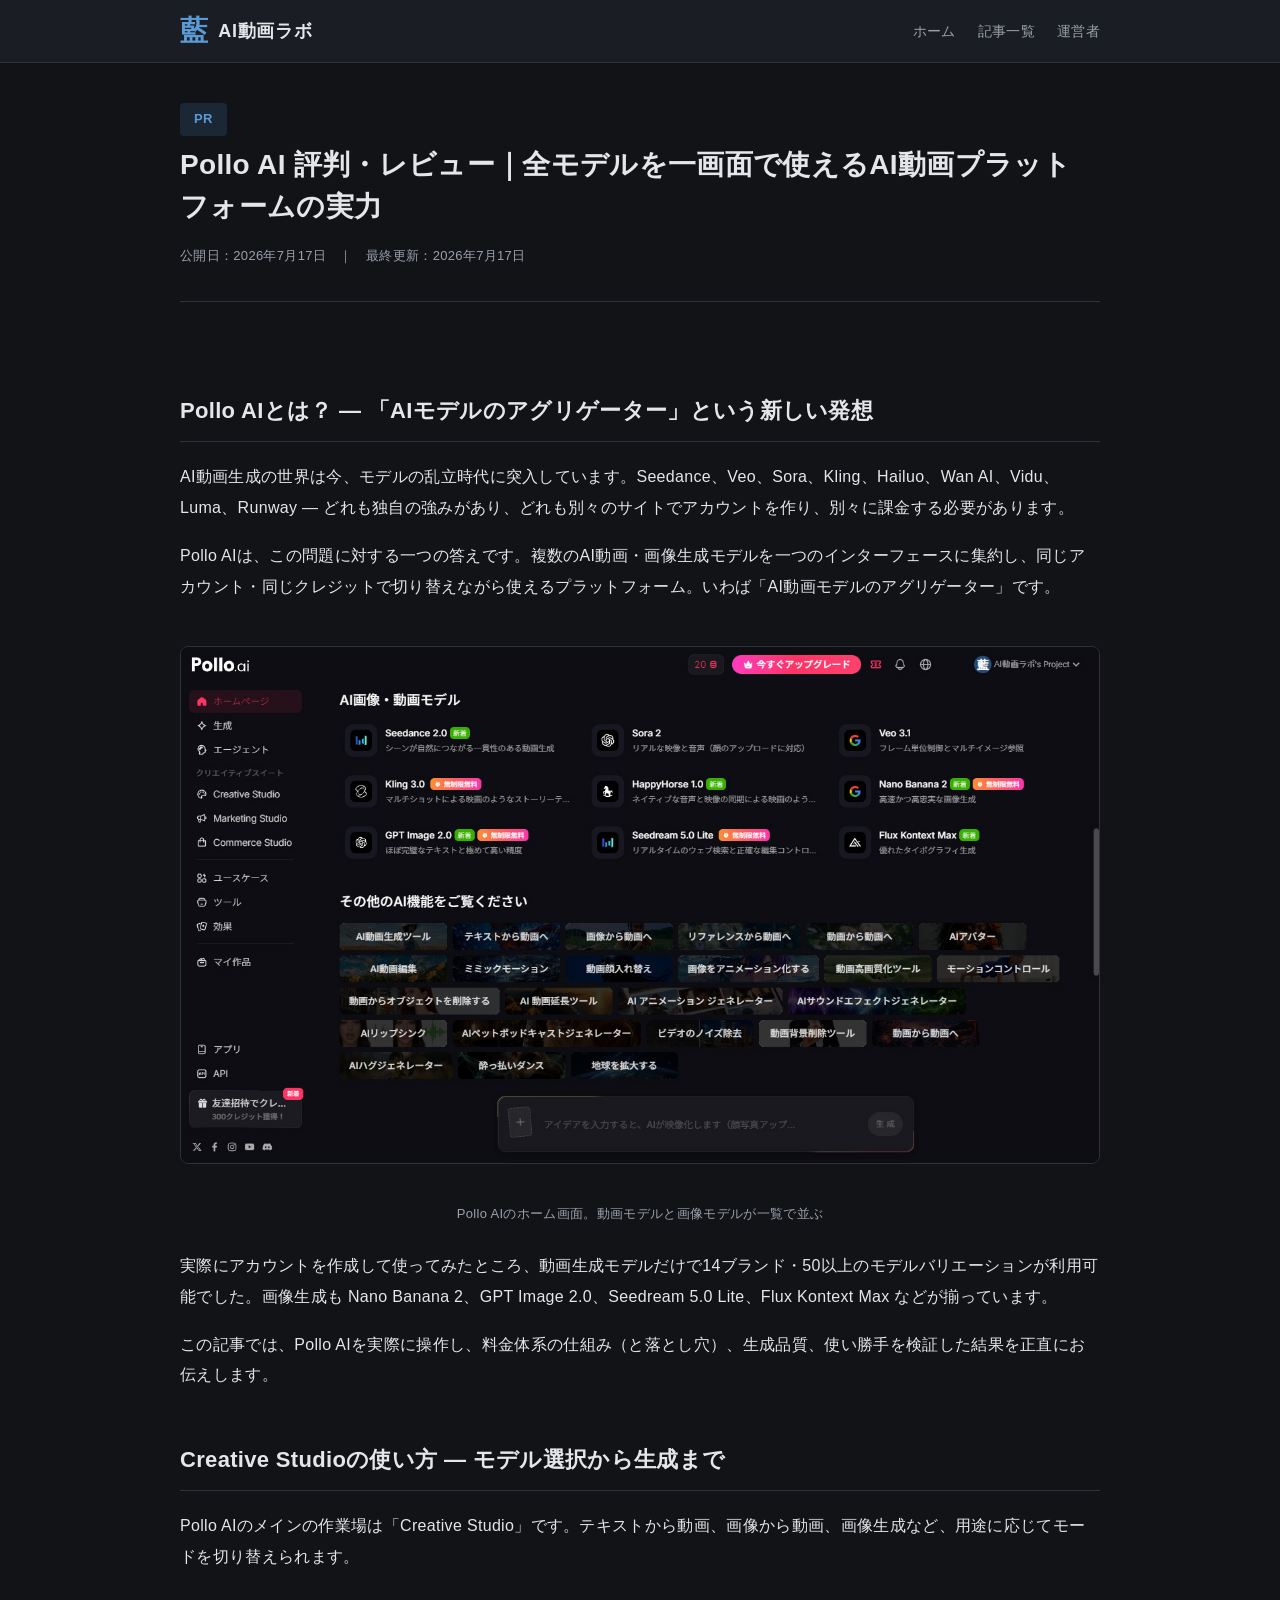
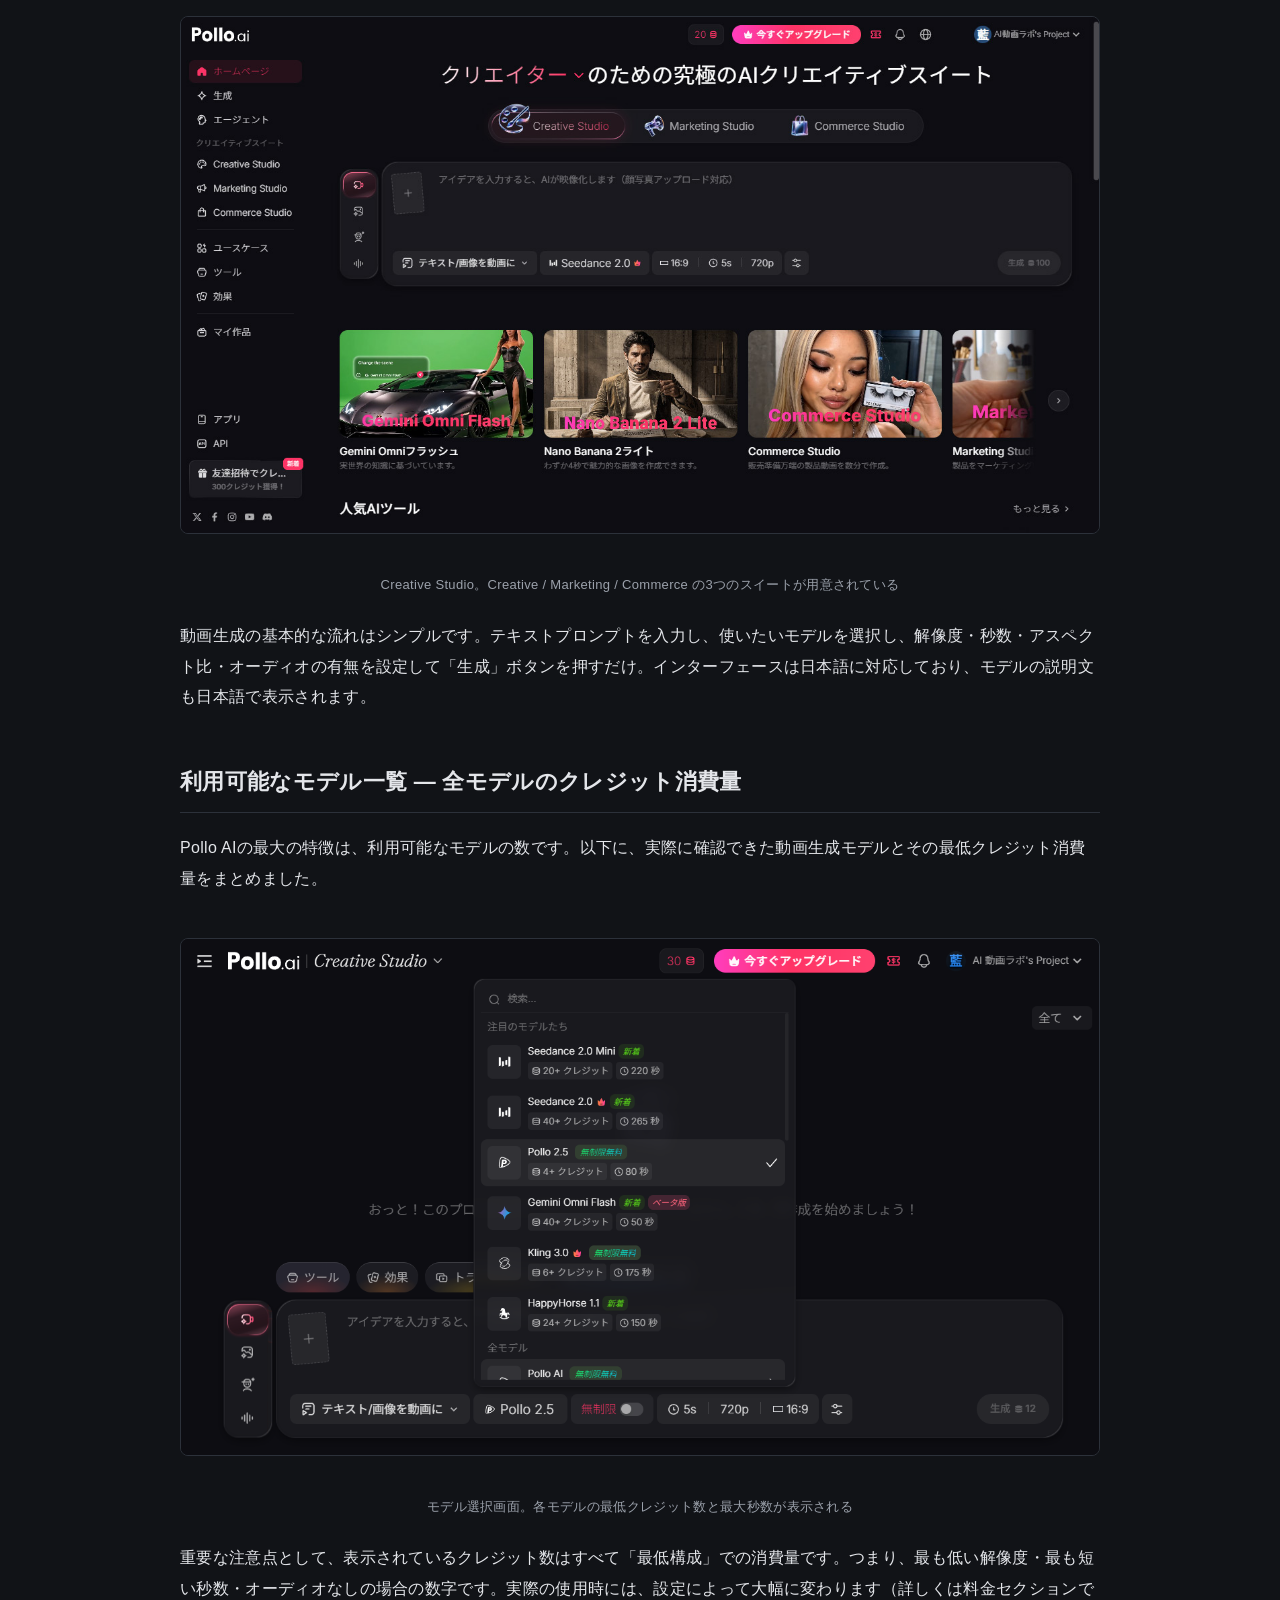
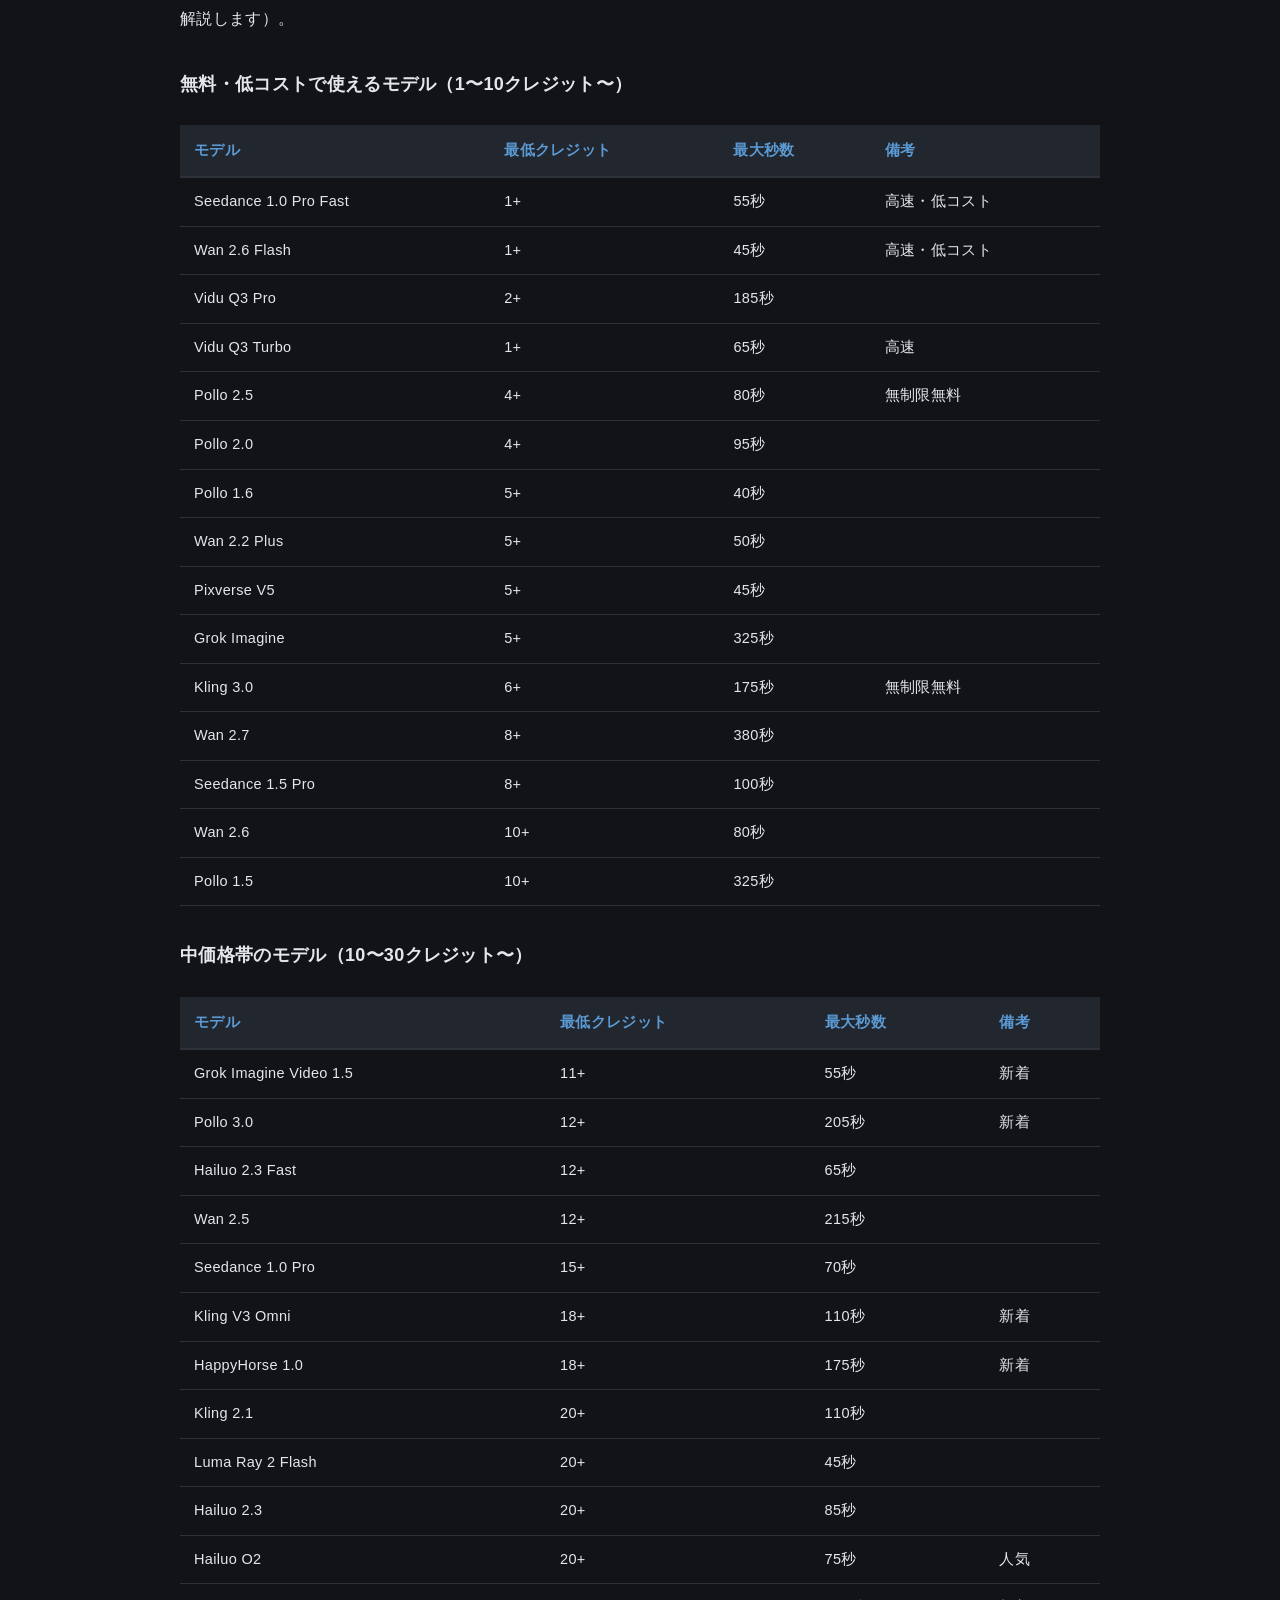
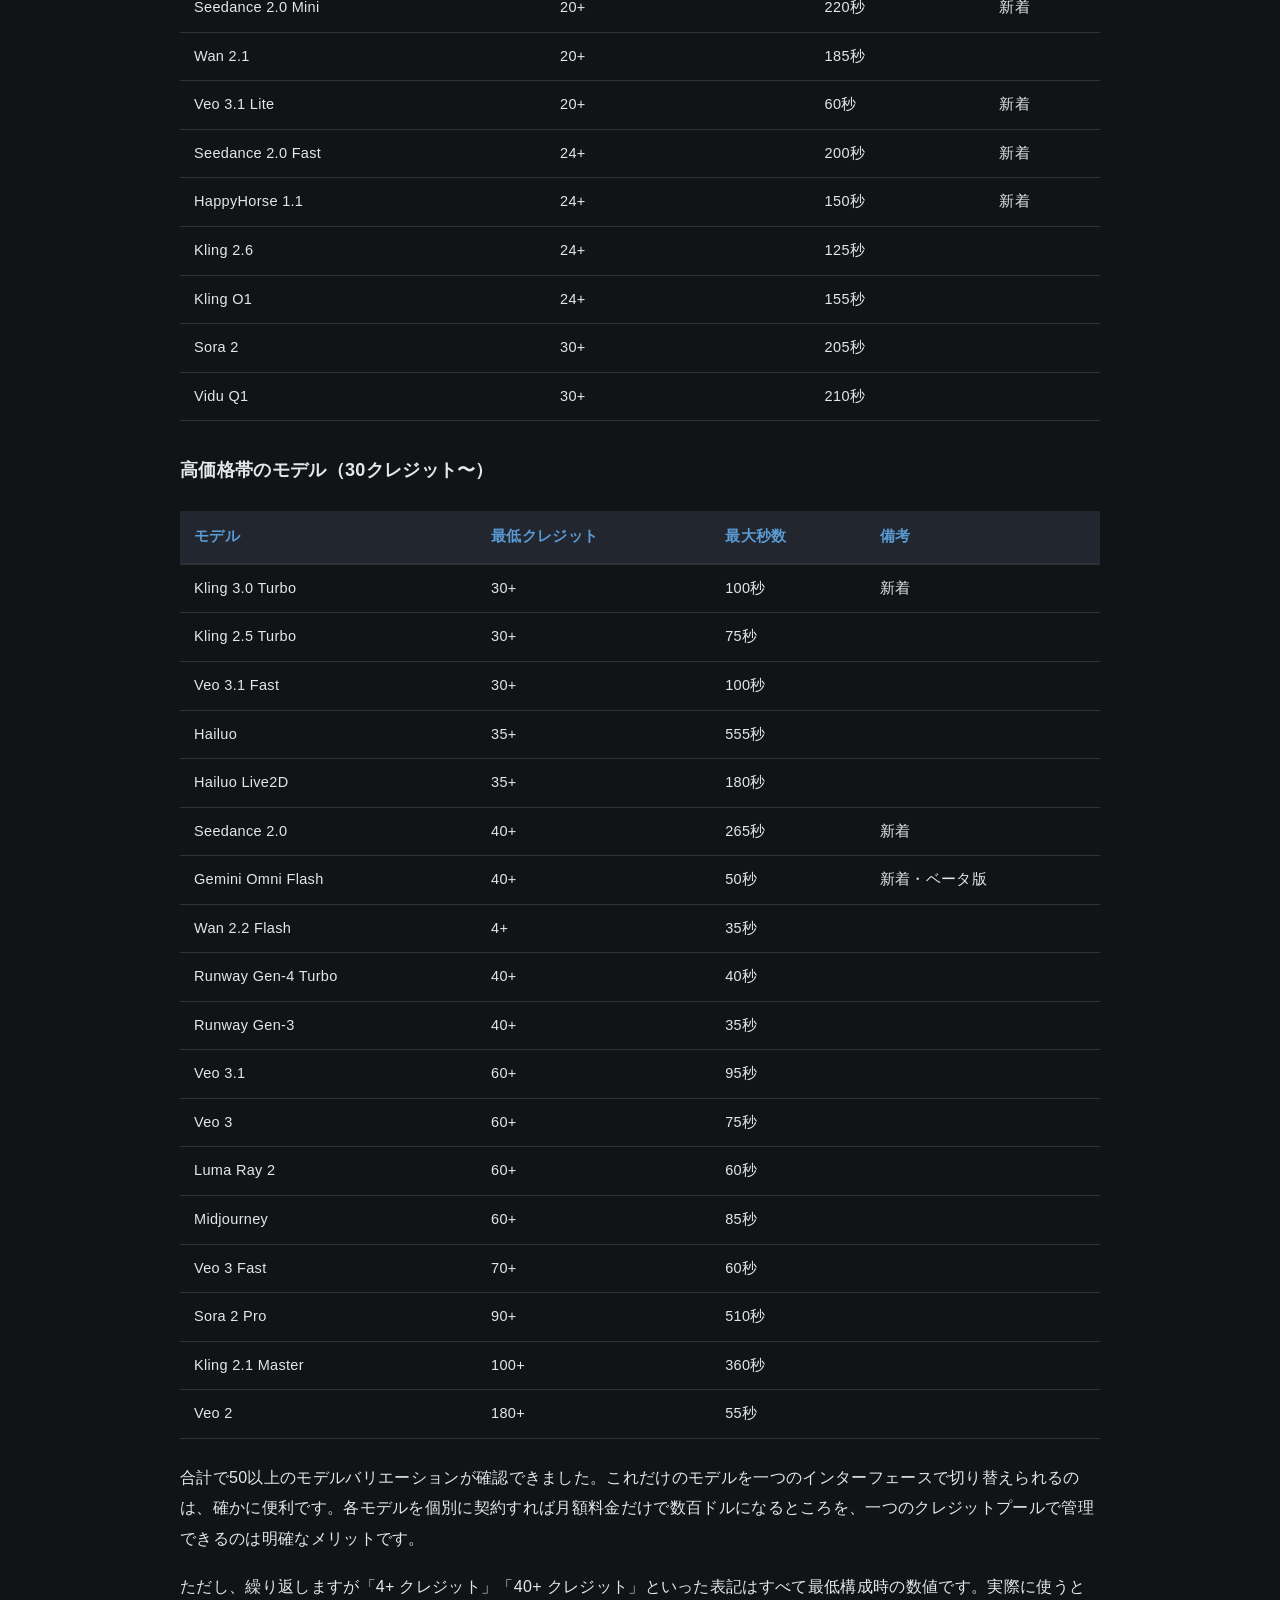
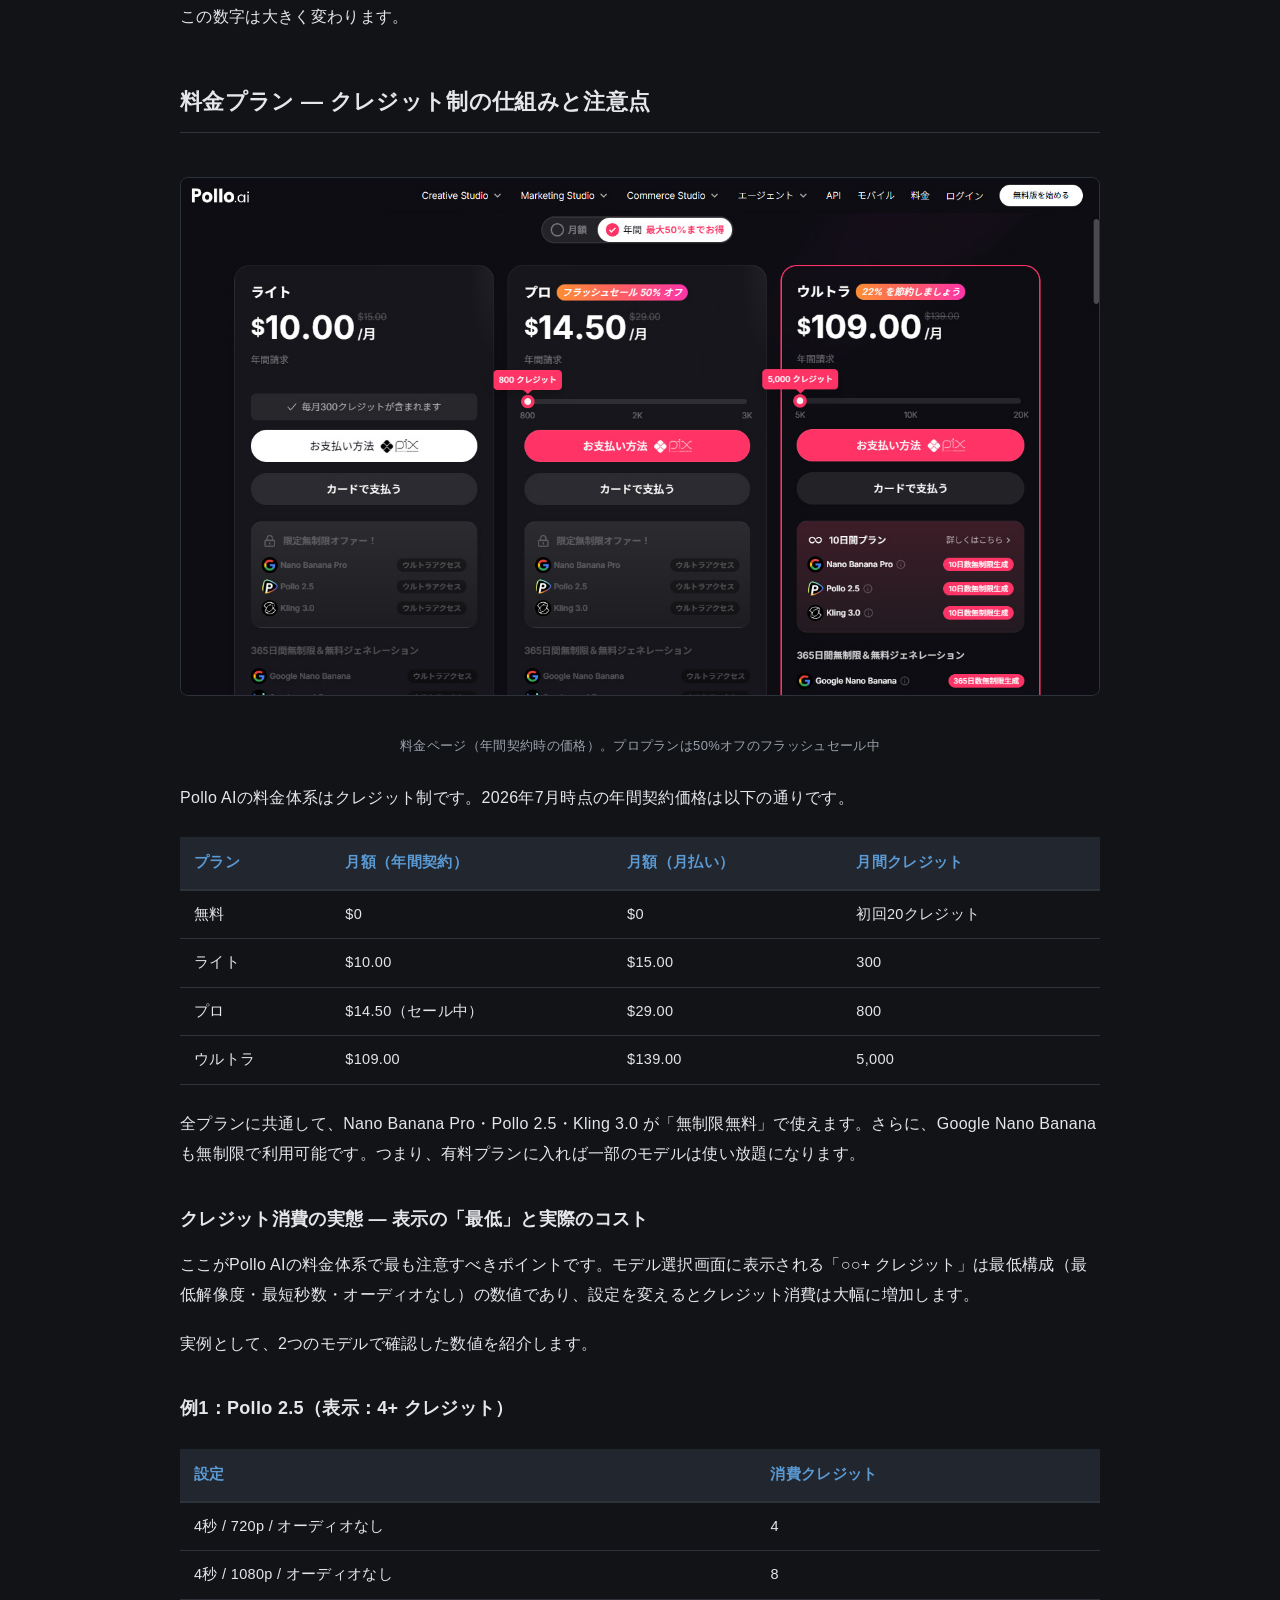
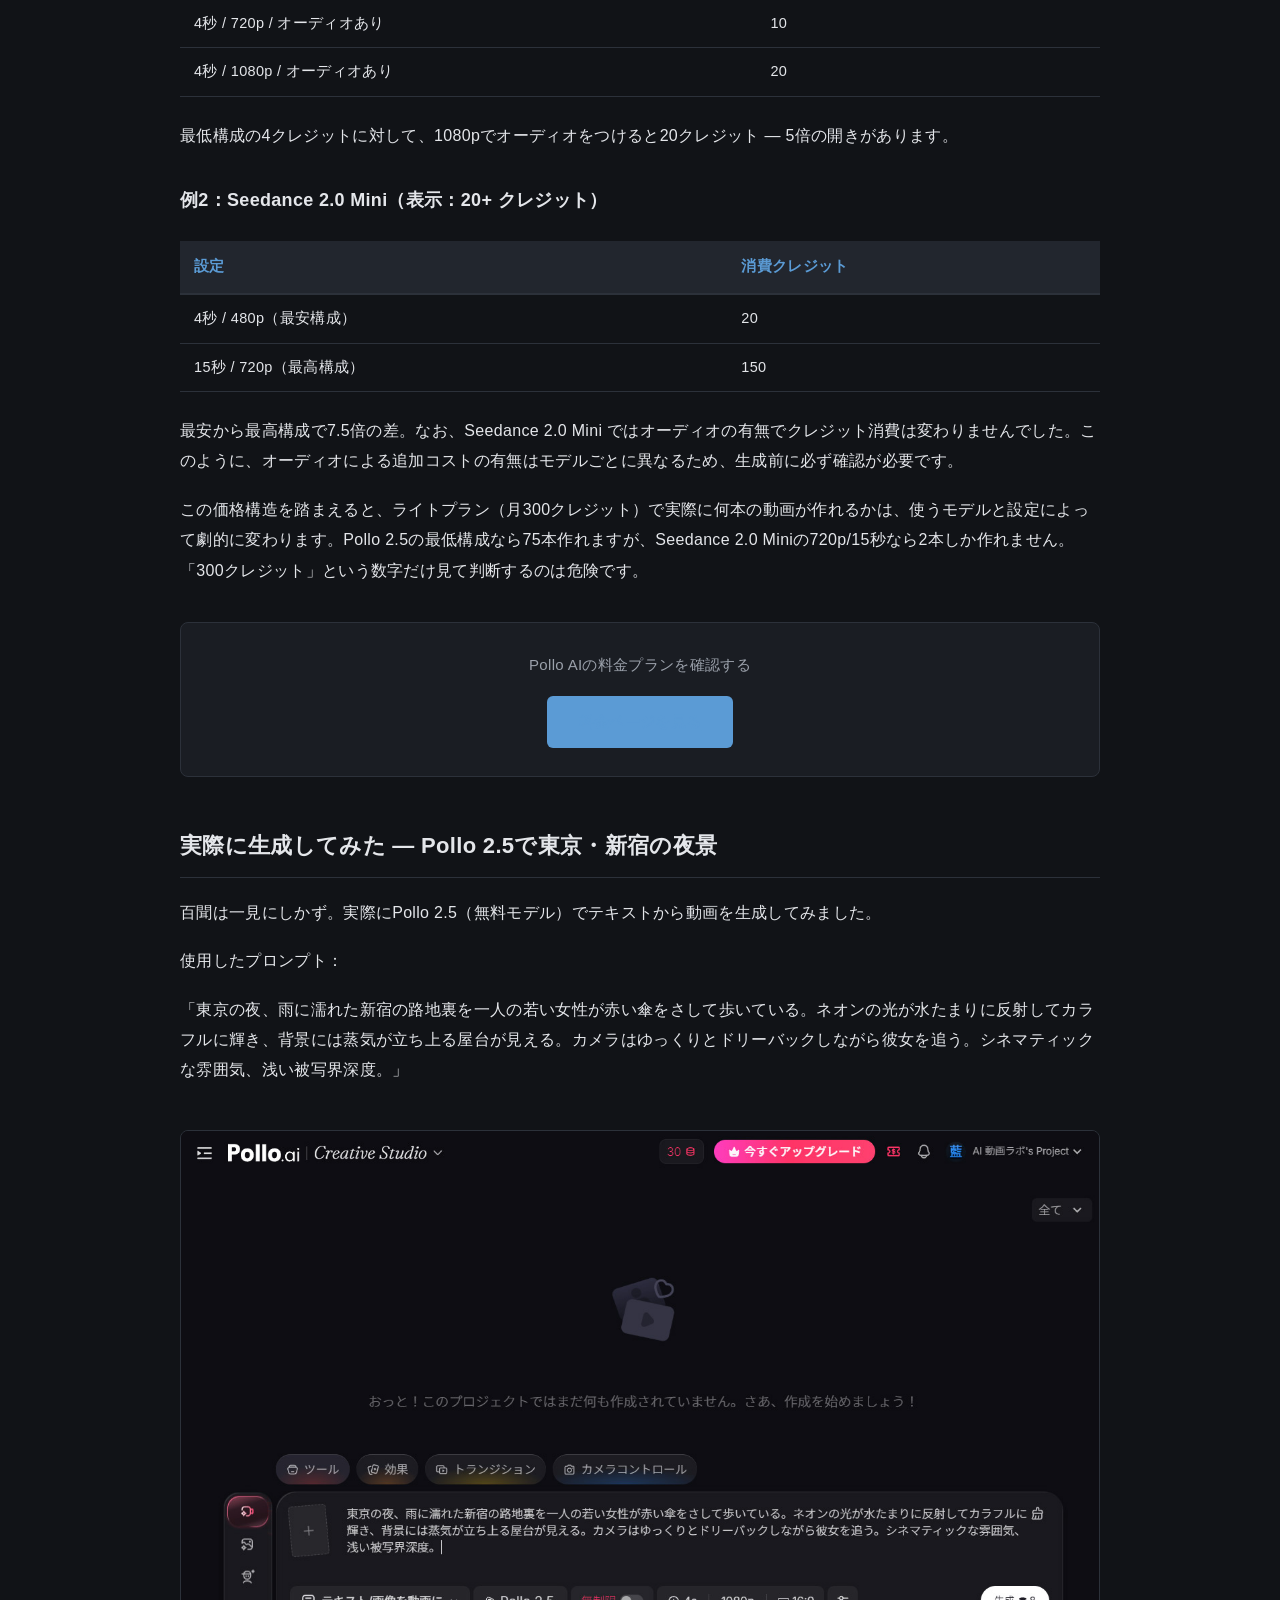
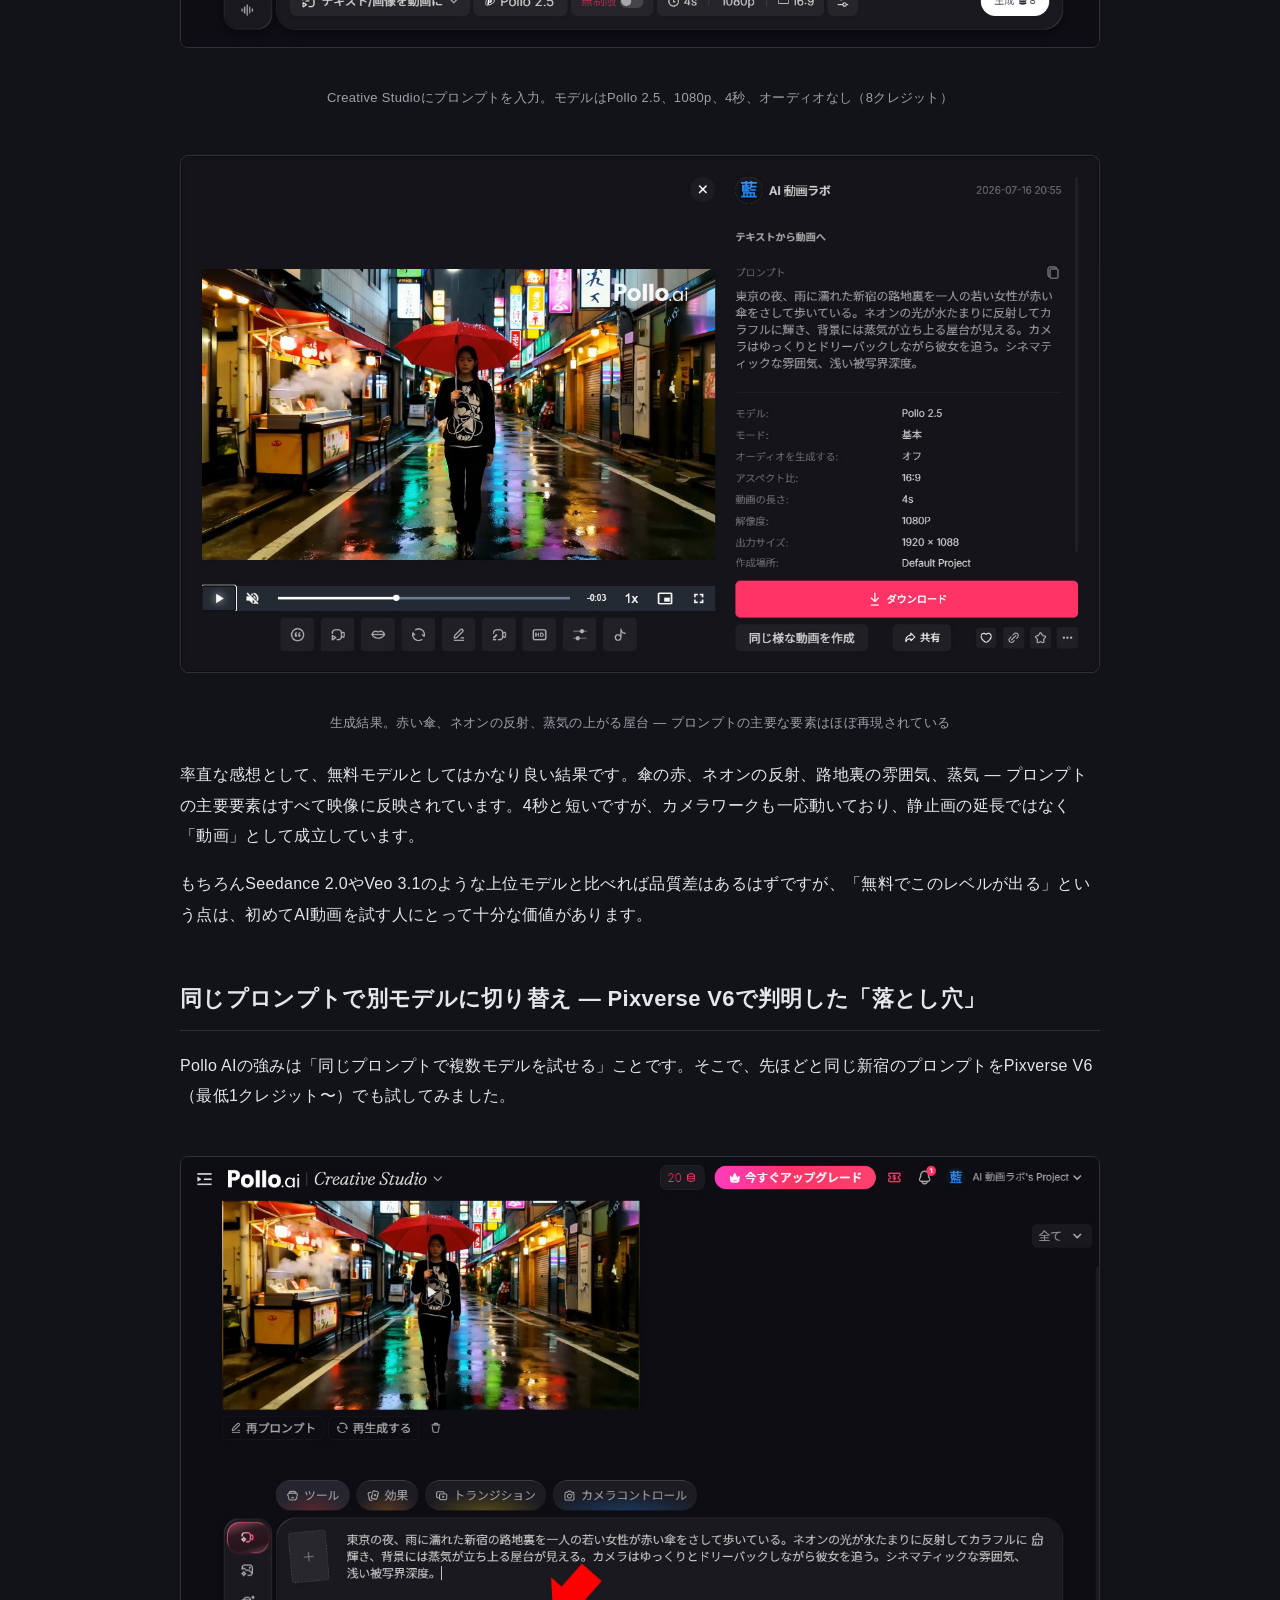
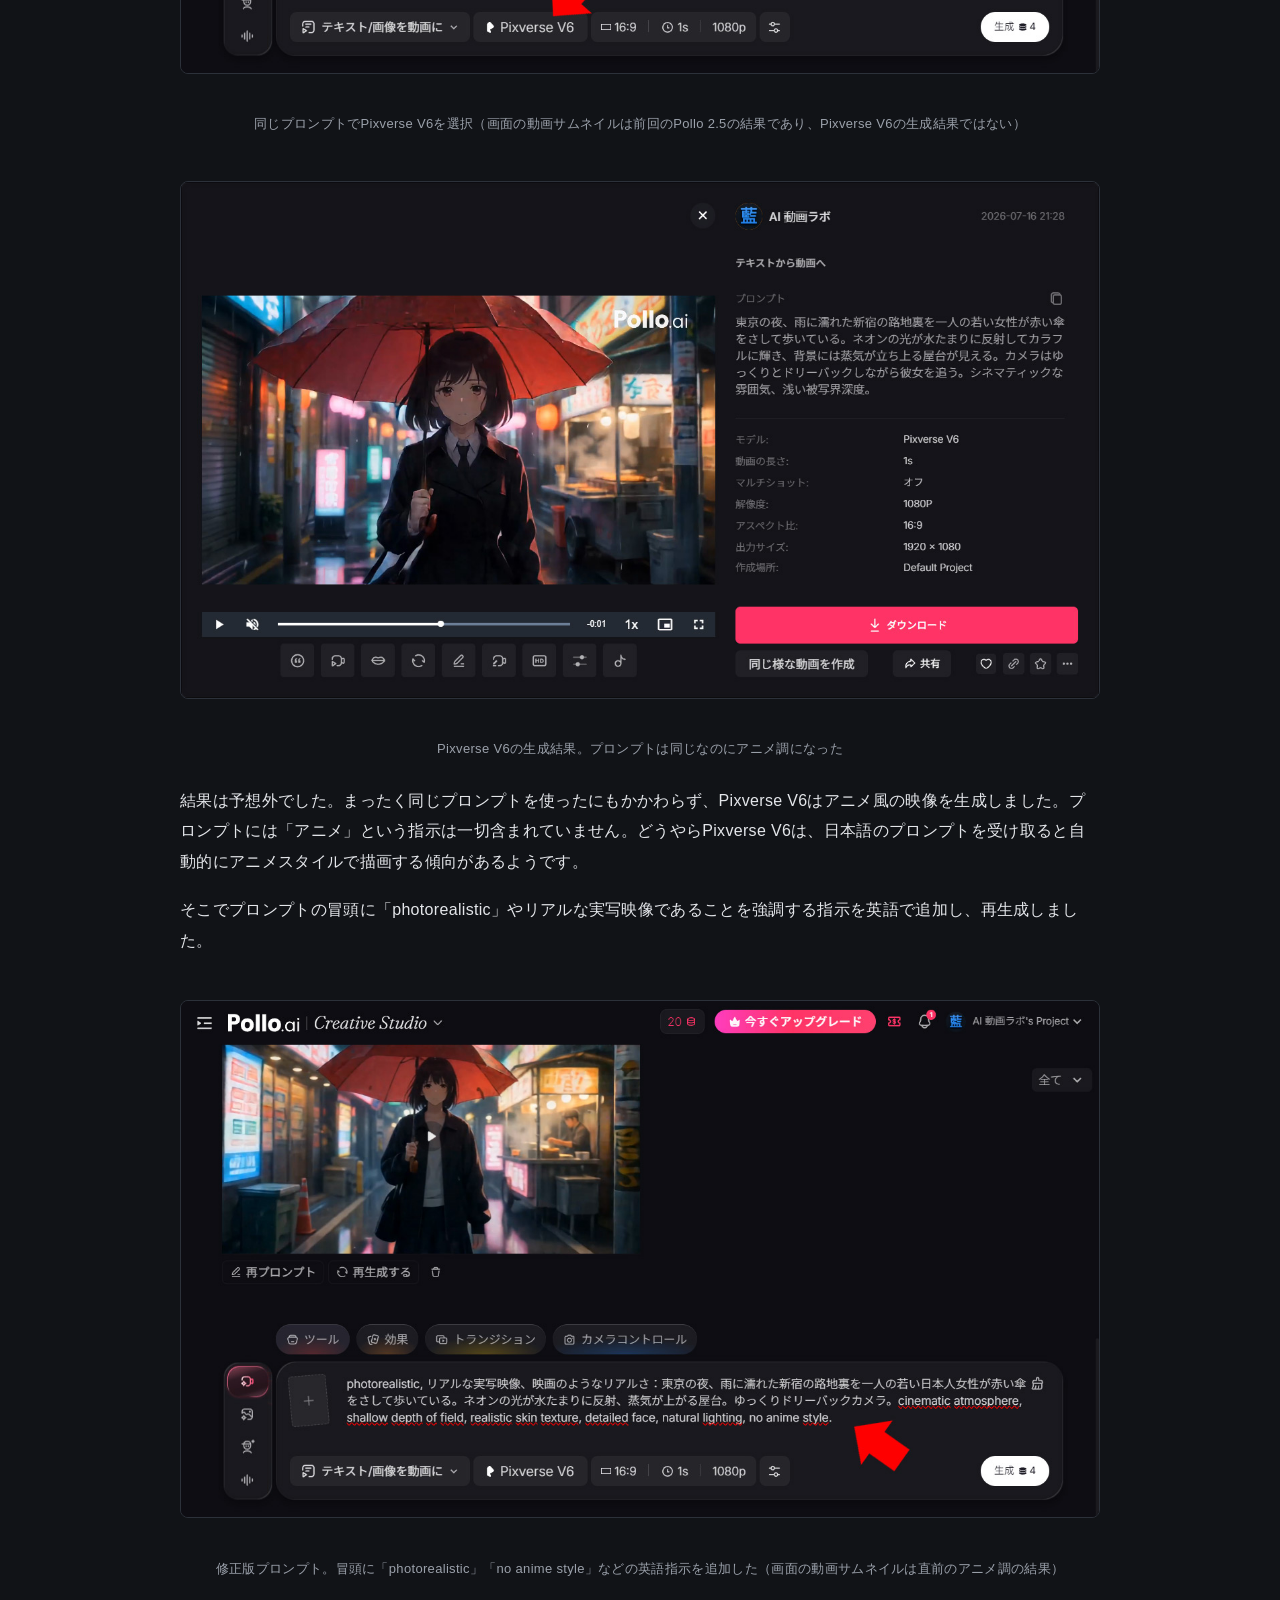
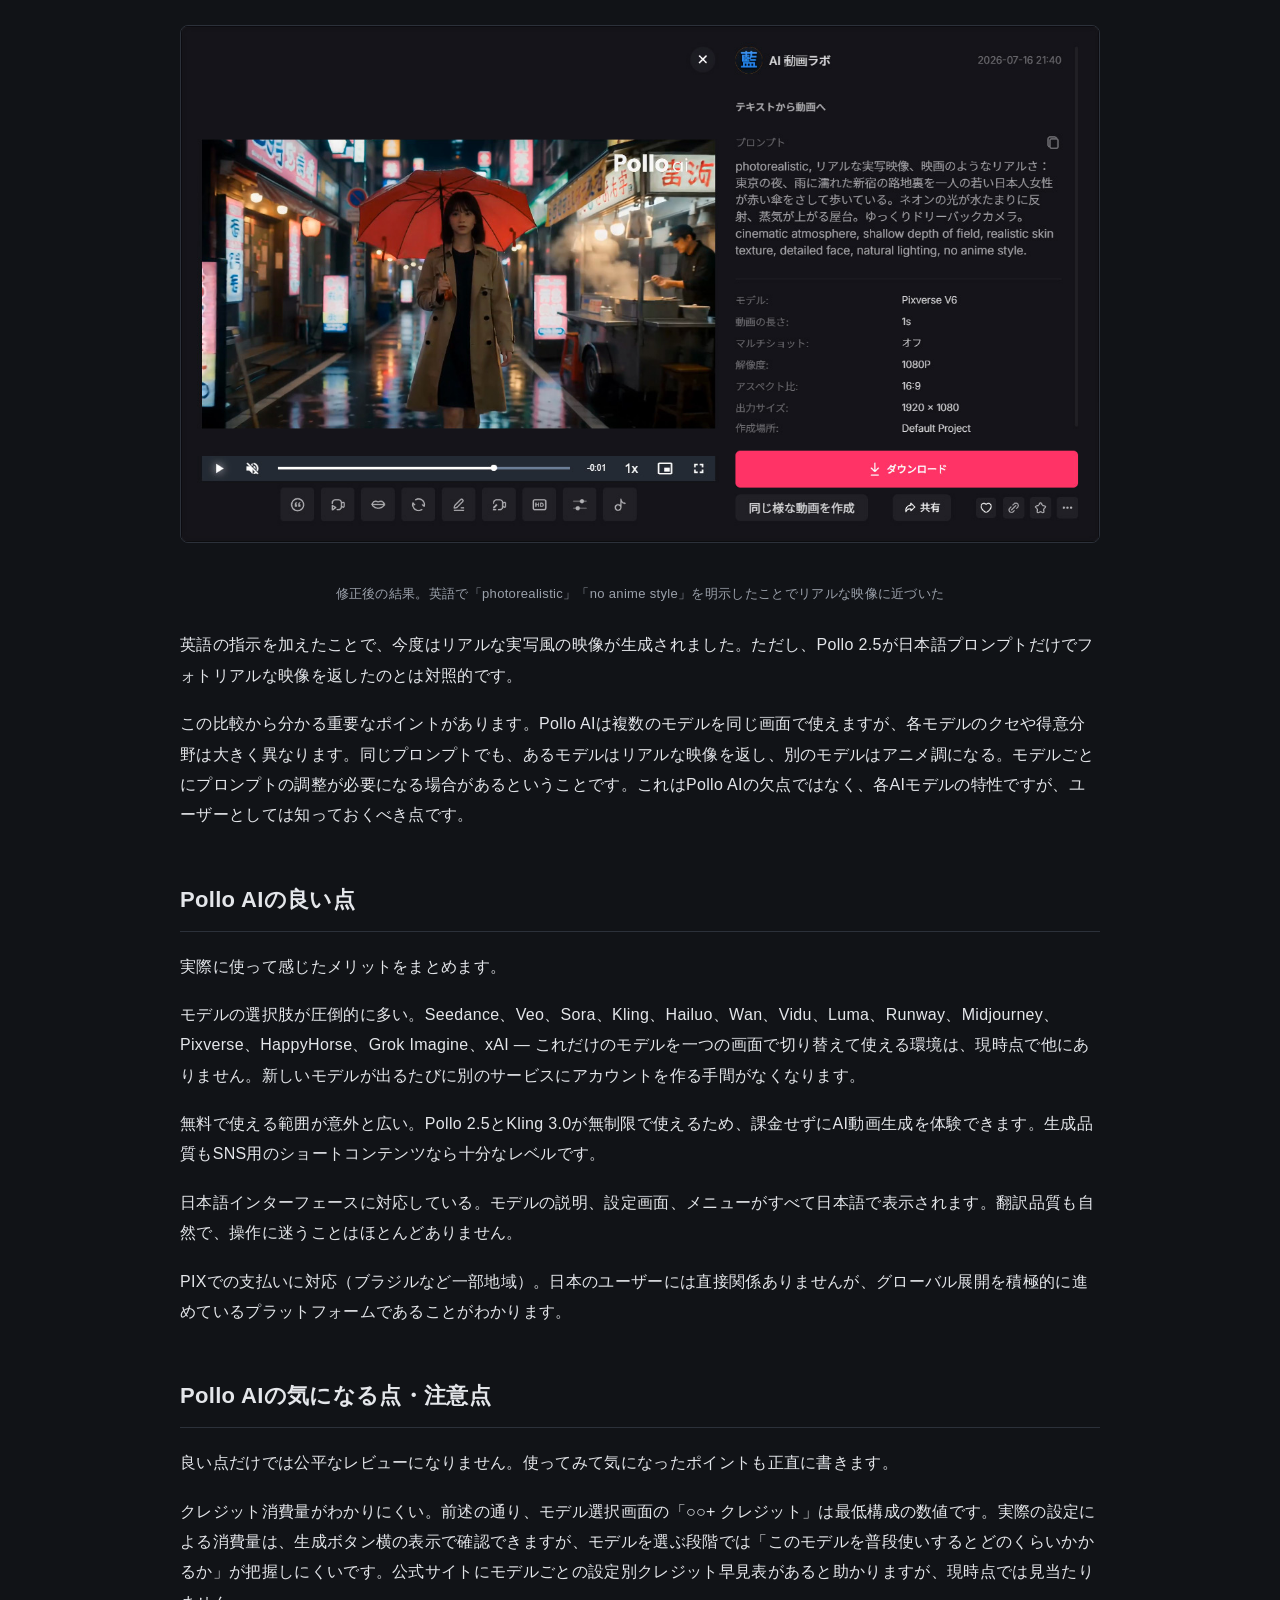
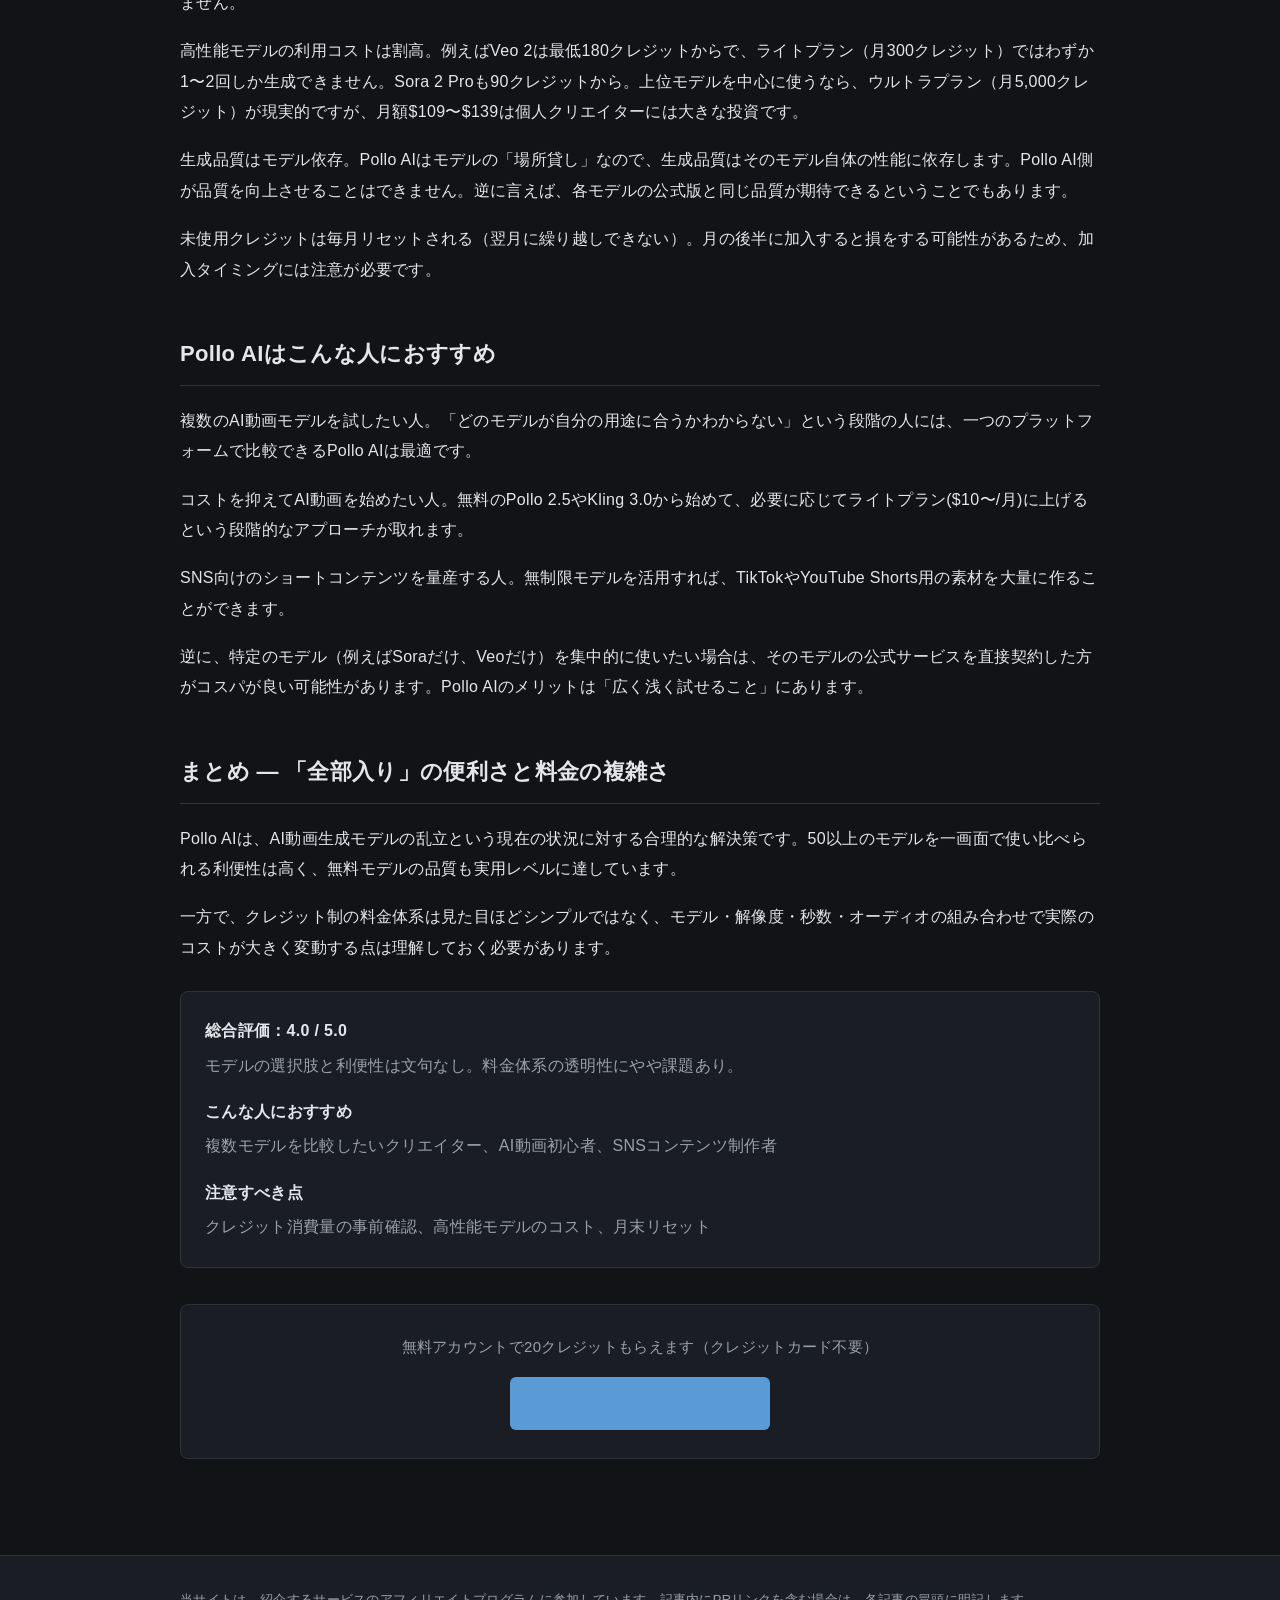
==== pollo-ai-review/index.html @ 50e0003c "a" ====
<!DOCTYPE html>
<html lang="ja">
<head>
  <meta charset="UTF-8">
  <meta name="viewport" content="width=device-width, initial-scale=1.0">

  <!-- Google tag (gtag.js) -->
  <script async src="https://www.googletagmanager.com/gtag/js?id=G-N07L9W3FB1"></script>
  <script>
    window.dataLayer = window.dataLayer || [];
    function gtag(){dataLayer.push(arguments);}
    gtag('js', new Date());
    gtag('config', 'G-N07L9W3FB1');
  </script>

  <title>Pollo AI 評判・レビュー｜全モデルを一画面で使えるAI動画プラットフォームの実力【2026年最新】</title>
  <meta name="description" content="Pollo AIを実際に使って検証。Seedance・Veo・Sora・Klingなど複数のAI動画モデルを一つの画面で使えるプラットフォームの料金体系、クレジットの落とし穴、生成品質を正直にレビューします。">
  <link rel="canonical" href="https://aidouga-lab.github.io/pollo-ai-review/">

  <meta property="og:type" content="article">
  <meta property="og:site_name" content="AI動画ラボ">
  <meta property="og:title" content="Pollo AI 評判・レビュー｜全モデルを一画面で使えるAI動画プラットフォームの実力【2026年最新】">
  <meta property="og:description" content="Pollo AIを実際に使って検証。料金体系の落とし穴、生成品質、使い方を正直にレビュー。">
  <meta property="og:url" content="https://aidouga-lab.github.io/pollo-ai-review/">
  <meta property="og:locale" content="ja_JP">

  <link rel="icon" type="image/x-icon" href="/favicon.ico">
  <link rel="icon" type="image/png" sizes="32x32" href="/favicon-32x32.png">
  <link rel="apple-touch-icon" sizes="180x180" href="/apple-touch-icon.png">
  <link rel="manifest" href="/site.webmanifest">
  <meta name="theme-color" content="#111317">

  <link rel="stylesheet" href="../css/style.css">
  <link rel="stylesheet" href="../css/article.css">
</head>
<body>

  <header class="site-header">
    <div class="wrap header-inner">
      <a class="brand" href="/">
        <span class="brand-mark" aria-hidden="true">藍</span>
        <span class="brand-name">AI動画ラボ</span>
      </a>
      <nav class="site-nav">
        <a href="/">ホーム</a>
        <a href="/#upcoming">記事一覧</a>
        <a href="/#about">運営者</a>
      </nav>
    </div>
  </header>

  <article>
    <div class="wrap">

      <div class="article-header">
        <span class="pr-badge">PR</span>
        <h1 class="hero-title">Pollo AI 評判・レビュー｜全モデルを一画面で使えるAI動画プラットフォームの実力</h1>
        <p class="article-meta">公開日：2026年7月17日　｜　最終更新：2026年7月17日</p>
      </div>

      <div class="article-body">

        <!-- セクション1: 導入 -->
        <h2>Pollo AIとは？ — 「AIモデルのアグリゲーター」という新しい発想</h2>

        <p>AI動画生成の世界は今、モデルの乱立時代に突入しています。Seedance、Veo、Sora、Kling、Hailuo、Wan AI、Vidu、Luma、Runway — どれも独自の強みがあり、どれも別々のサイトでアカウントを作り、別々に課金する必要があります。</p>

        <p>Pollo AIは、この問題に対する一つの答えです。複数のAI動画・画像生成モデルを一つのインターフェースに集約し、同じアカウント・同じクレジットで切り替えながら使えるプラットフォーム。いわば「AI動画モデルのアグリゲーター」です。</p>

        <figure>
          <img src="img/pollo-ai-home.jpg" alt="Pollo AIのホームページ。Seedance 2.0、Sora 2、Veo 3.1、Kling 3.0、Nano Banana 2など複数のAIモデルが並んでいる" width="1366" height="768" loading="lazy">
          <figcaption>Pollo AIのホーム画面。動画モデルと画像モデルが一覧で並ぶ</figcaption>
        </figure>

        <p>実際にアカウントを作成して使ってみたところ、動画生成モデルだけで14ブランド・50以上のモデルバリエーションが利用可能でした。画像生成も Nano Banana 2、GPT Image 2.0、Seedream 5.0 Lite、Flux Kontext Max などが揃っています。</p>

        <p>この記事では、Pollo AIを実際に操作し、料金体系の仕組み（と落とし穴）、生成品質、使い勝手を検証した結果を正直にお伝えします。</p>


        <!-- セクション2: Creative Studio -->
        <h2>Creative Studioの使い方 — モデル選択から生成まで</h2>

        <p>Pollo AIのメインの作業場は「Creative Studio」です。テキストから動画、画像から動画、画像生成など、用途に応じてモードを切り替えられます。</p>

        <figure>
          <img src="img/pollo-ai-creative-studio.jpg" alt="Pollo AIのCreative Studio画面。Creative Studio、Marketing Studio、Commerce Studioの3つのタブが見える" width="1366" height="768" loading="lazy">
          <figcaption>Creative Studio。Creative / Marketing / Commerce の3つのスイートが用意されている</figcaption>
        </figure>

        <p>動画生成の基本的な流れはシンプルです。テキストプロンプトを入力し、使いたいモデルを選択し、解像度・秒数・アスペクト比・オーディオの有無を設定して「生成」ボタンを押すだけ。インターフェースは日本語に対応しており、モデルの説明文も日本語で表示されます。</p>


        <!-- セクション3: モデル一覧 -->
        <h2>利用可能なモデル一覧 — 全モデルのクレジット消費量</h2>

        <p>Pollo AIの最大の特徴は、利用可能なモデルの数です。以下に、実際に確認できた動画生成モデルとその最低クレジット消費量をまとめました。</p>

        <figure>
          <img src="img/pollo-ai-models.jpg" alt="Pollo AIのモデル選択画面。注目のモデルとしてSeedance 2.0 Mini、Seedance 2.0、Pollo 2.5、Gemini Omni Flash、Kling 3.0、HappyHorse 1.1が並ぶ" width="1366" height="768" loading="lazy">
          <figcaption>モデル選択画面。各モデルの最低クレジット数と最大秒数が表示される</figcaption>
        </figure>

        <p>重要な注意点として、表示されているクレジット数はすべて「最低構成」での消費量です。つまり、最も低い解像度・最も短い秒数・オーディオなしの場合の数字です。実際の使用時には、設定によって大幅に変わります（詳しくは料金セクションで解説します）。</p>

        <h3>無料・低コストで使えるモデル（1〜10クレジット〜）</h3>
        <table>
          <thead><tr><th>モデル</th><th>最低クレジット</th><th>最大秒数</th><th>備考</th></tr></thead>
          <tbody>
            <tr><td>Seedance 1.0 Pro Fast</td><td>1+</td><td>55秒</td><td>高速・低コスト</td></tr>
            <tr><td>Wan 2.6 Flash</td><td>1+</td><td>45秒</td><td>高速・低コスト</td></tr>
            <tr><td>Vidu Q3 Pro</td><td>2+</td><td>185秒</td><td></td></tr>
            <tr><td>Vidu Q3 Turbo</td><td>1+</td><td>65秒</td><td>高速</td></tr>
            <tr><td>Pollo 2.5</td><td>4+</td><td>80秒</td><td>無制限無料</td></tr>
            <tr><td>Pollo 2.0</td><td>4+</td><td>95秒</td><td></td></tr>
            <tr><td>Pollo 1.6</td><td>5+</td><td>40秒</td><td></td></tr>
            <tr><td>Wan 2.2 Plus</td><td>5+</td><td>50秒</td><td></td></tr>
            <tr><td>Pixverse V5</td><td>5+</td><td>45秒</td><td></td></tr>
            <tr><td>Grok Imagine</td><td>5+</td><td>325秒</td><td></td></tr>
            <tr><td>Kling 3.0</td><td>6+</td><td>175秒</td><td>無制限無料</td></tr>
            <tr><td>Wan 2.7</td><td>8+</td><td>380秒</td><td></td></tr>
            <tr><td>Seedance 1.5 Pro</td><td>8+</td><td>100秒</td><td></td></tr>
            <tr><td>Wan 2.6</td><td>10+</td><td>80秒</td><td></td></tr>
            <tr><td>Pollo 1.5</td><td>10+</td><td>325秒</td><td></td></tr>
          </tbody>
        </table>

        <h3>中価格帯のモデル（10〜30クレジット〜）</h3>
        <table>
          <thead><tr><th>モデル</th><th>最低クレジット</th><th>最大秒数</th><th>備考</th></tr></thead>
          <tbody>
            <tr><td>Grok Imagine Video 1.5</td><td>11+</td><td>55秒</td><td>新着</td></tr>
            <tr><td>Pollo 3.0</td><td>12+</td><td>205秒</td><td>新着</td></tr>
            <tr><td>Hailuo 2.3 Fast</td><td>12+</td><td>65秒</td><td></td></tr>
            <tr><td>Wan 2.5</td><td>12+</td><td>215秒</td><td></td></tr>
            <tr><td>Seedance 1.0 Pro</td><td>15+</td><td>70秒</td><td></td></tr>
            <tr><td>Kling V3 Omni</td><td>18+</td><td>110秒</td><td>新着</td></tr>
            <tr><td>HappyHorse 1.0</td><td>18+</td><td>175秒</td><td>新着</td></tr>
            <tr><td>Kling 2.1</td><td>20+</td><td>110秒</td><td></td></tr>
            <tr><td>Luma Ray 2 Flash</td><td>20+</td><td>45秒</td><td></td></tr>
            <tr><td>Hailuo 2.3</td><td>20+</td><td>85秒</td><td></td></tr>
            <tr><td>Hailuo O2</td><td>20+</td><td>75秒</td><td>人気</td></tr>
            <tr><td>Seedance 2.0 Mini</td><td>20+</td><td>220秒</td><td>新着</td></tr>
            <tr><td>Wan 2.1</td><td>20+</td><td>185秒</td><td></td></tr>
            <tr><td>Veo 3.1 Lite</td><td>20+</td><td>60秒</td><td>新着</td></tr>
            <tr><td>Seedance 2.0 Fast</td><td>24+</td><td>200秒</td><td>新着</td></tr>
            <tr><td>HappyHorse 1.1</td><td>24+</td><td>150秒</td><td>新着</td></tr>
            <tr><td>Kling 2.6</td><td>24+</td><td>125秒</td><td></td></tr>
            <tr><td>Kling O1</td><td>24+</td><td>155秒</td><td></td></tr>
            <tr><td>Sora 2</td><td>30+</td><td>205秒</td><td></td></tr>
            <tr><td>Vidu Q1</td><td>30+</td><td>210秒</td><td></td></tr>
          </tbody>
        </table>

        <h3>高価格帯のモデル（30クレジット〜）</h3>
        <table>
          <thead><tr><th>モデル</th><th>最低クレジット</th><th>最大秒数</th><th>備考</th></tr></thead>
          <tbody>
            <tr><td>Kling 3.0 Turbo</td><td>30+</td><td>100秒</td><td>新着</td></tr>
            <tr><td>Kling 2.5 Turbo</td><td>30+</td><td>75秒</td><td></td></tr>
            <tr><td>Veo 3.1 Fast</td><td>30+</td><td>100秒</td><td></td></tr>
            <tr><td>Hailuo</td><td>35+</td><td>555秒</td><td></td></tr>
            <tr><td>Hailuo Live2D</td><td>35+</td><td>180秒</td><td></td></tr>
            <tr><td>Seedance 2.0</td><td>40+</td><td>265秒</td><td>新着</td></tr>
            <tr><td>Gemini Omni Flash</td><td>40+</td><td>50秒</td><td>新着・ベータ版</td></tr>
            <tr><td>Wan 2.2 Flash</td><td>4+</td><td>35秒</td><td></td></tr>
            <tr><td>Runway Gen-4 Turbo</td><td>40+</td><td>40秒</td><td></td></tr>
            <tr><td>Runway Gen-3</td><td>40+</td><td>35秒</td><td></td></tr>
            <tr><td>Veo 3.1</td><td>60+</td><td>95秒</td><td></td></tr>
            <tr><td>Veo 3</td><td>60+</td><td>75秒</td><td></td></tr>
            <tr><td>Luma Ray 2</td><td>60+</td><td>60秒</td><td></td></tr>
            <tr><td>Midjourney</td><td>60+</td><td>85秒</td><td></td></tr>
            <tr><td>Veo 3 Fast</td><td>70+</td><td>60秒</td><td></td></tr>
            <tr><td>Sora 2 Pro</td><td>90+</td><td>510秒</td><td></td></tr>
            <tr><td>Kling 2.1 Master</td><td>100+</td><td>360秒</td><td></td></tr>
            <tr><td>Veo 2</td><td>180+</td><td>55秒</td><td></td></tr>
          </tbody>
        </table>

        <p>合計で50以上のモデルバリエーションが確認できました。これだけのモデルを一つのインターフェースで切り替えられるのは、確かに便利です。各モデルを個別に契約すれば月額料金だけで数百ドルになるところを、一つのクレジットプールで管理できるのは明確なメリットです。</p>

        <p>ただし、繰り返しますが「4+ クレジット」「40+ クレジット」といった表記はすべて最低構成時の数値です。実際に使うとこの数字は大きく変わります。</p>


        <!-- セクション4: 料金 -->
        <h2>料金プラン — クレジット制の仕組みと注意点</h2>

        <figure>
          <img src="img/pollo-ai-pricing.jpg" alt="Pollo AIの料金プラン。ライト$10/月（300クレジット）、プロ$14.50/月（800クレジット）、ウルトラ$109/月（5,000クレジット）" width="1366" height="768" loading="lazy">
          <figcaption>料金ページ（年間契約時の価格）。プロプランは50%オフのフラッシュセール中</figcaption>
        </figure>

        <p>Pollo AIの料金体系はクレジット制です。2026年7月時点の年間契約価格は以下の通りです。</p>

        <table>
          <thead><tr><th>プラン</th><th>月額（年間契約）</th><th>月額（月払い）</th><th>月間クレジット</th></tr></thead>
          <tbody>
            <tr><td>無料</td><td>$0</td><td>$0</td><td>初回20クレジット</td></tr>
            <tr><td>ライト</td><td>$10.00</td><td>$15.00</td><td>300</td></tr>
            <tr><td>プロ</td><td>$14.50（セール中）</td><td>$29.00</td><td>800</td></tr>
            <tr><td>ウルトラ</td><td>$109.00</td><td>$139.00</td><td>5,000</td></tr>
          </tbody>
        </table>

        <p>全プランに共通して、Nano Banana Pro・Pollo 2.5・Kling 3.0 が「無制限無料」で使えます。さらに、Google Nano Banana も無制限で利用可能です。つまり、有料プランに入れば一部のモデルは使い放題になります。</p>

        <h3>クレジット消費の実態 — 表示の「最低」と実際のコスト</h3>

        <p>ここがPollo AIの料金体系で最も注意すべきポイントです。モデル選択画面に表示される「○○+ クレジット」は最低構成（最低解像度・最短秒数・オーディオなし）の数値であり、設定を変えるとクレジット消費は大幅に増加します。</p>

        <p>実例として、2つのモデルで確認した数値を紹介します。</p>

        <h3>例1：Pollo 2.5（表示：4+ クレジット）</h3>
        <table>
          <thead><tr><th>設定</th><th>消費クレジット</th></tr></thead>
          <tbody>
            <tr><td>4秒 / 720p / オーディオなし</td><td>4</td></tr>
            <tr><td>4秒 / 1080p / オーディオなし</td><td>8</td></tr>
            <tr><td>4秒 / 720p / オーディオあり</td><td>10</td></tr>
            <tr><td>4秒 / 1080p / オーディオあり</td><td>20</td></tr>
          </tbody>
        </table>

        <p>最低構成の4クレジットに対して、1080pでオーディオをつけると20クレジット — 5倍の開きがあります。</p>

        <h3>例2：Seedance 2.0 Mini（表示：20+ クレジット）</h3>
        <table>
          <thead><tr><th>設定</th><th>消費クレジット</th></tr></thead>
          <tbody>
            <tr><td>4秒 / 480p（最安構成）</td><td>20</td></tr>
            <tr><td>15秒 / 720p（最高構成）</td><td>150</td></tr>
          </tbody>
        </table>

        <p>最安から最高構成で7.5倍の差。なお、Seedance 2.0 Mini ではオーディオの有無でクレジット消費は変わりませんでした。このように、オーディオによる追加コストの有無はモデルごとに異なるため、生成前に必ず確認が必要です。</p>

        <p>この価格構造を踏まえると、ライトプラン（月300クレジット）で実際に何本の動画が作れるかは、使うモデルと設定によって劇的に変わります。Pollo 2.5の最低構成なら75本作れますが、Seedance 2.0 Miniの720p/15秒なら2本しか作れません。「300クレジット」という数字だけ見て判断するのは危険です。</p>

        <div class="cta-box">
          <p>Pollo AIの料金プランを確認する</p>
          <a href="https://pollo.ai/ja/pricing?ref=nmmxnzi&tap_s=10073835-f5ab72" class="btn-primary" rel="sponsored" target="_blank">料金ページを見る</a>
        </div>


        <!-- セクション5: 実際に生成 -->
        <h2>実際に生成してみた — Pollo 2.5で東京・新宿の夜景</h2>

        <p>百聞は一見にしかず。実際にPollo 2.5（無料モデル）でテキストから動画を生成してみました。</p>

        <p>使用したプロンプト：</p>
        <p>「東京の夜、雨に濡れた新宿の路地裏を一人の若い女性が赤い傘をさして歩いている。ネオンの光が水たまりに反射してカラフルに輝き、背景には蒸気が立ち上る屋台が見える。カメラはゆっくりとドリーバックしながら彼女を追う。シネマティックな雰囲気、浅い被写界深度。」</p>

        <figure>
          <img src="img/pollo-ai-prompt.jpg" alt="Pollo AIのCreative Studioでプロンプトを入力した画面。Pollo 2.5モデルが選択されている" width="1366" height="768" loading="lazy">
          <figcaption>Creative Studioにプロンプトを入力。モデルはPollo 2.5、1080p、4秒、オーディオなし（8クレジット）</figcaption>
        </figure>

        <figure>
          <img src="img/pollo-ai-result.jpg" alt="Pollo 2.5で生成された動画の結果。雨の新宿の路地裏で赤い傘をさした女性が歩いている映像" width="1366" height="768" loading="lazy">
          <figcaption>生成結果。赤い傘、ネオンの反射、蒸気の上がる屋台 — プロンプトの主要な要素はほぼ再現されている</figcaption>
        </figure>

        <p>率直な感想として、無料モデルとしてはかなり良い結果です。傘の赤、ネオンの反射、路地裏の雰囲気、蒸気 — プロンプトの主要要素はすべて映像に反映されています。4秒と短いですが、カメラワークも一応動いており、静止画の延長ではなく「動画」として成立しています。</p>

        <p>もちろんSeedance 2.0やVeo 3.1のような上位モデルと比べれば品質差はあるはずですが、「無料でこのレベルが出る」という点は、初めてAI動画を試す人にとって十分な価値があります。</p>


        <!-- セクション5b: Pixverse V6との比較 -->
        <h2>同じプロンプトで別モデルに切り替え — Pixverse V6で判明した「落とし穴」</h2>

        <p>Pollo AIの強みは「同じプロンプトで複数モデルを試せる」ことです。そこで、先ほどと同じ新宿のプロンプトをPixverse V6（最低1クレジット〜）でも試してみました。</p>

        <figure>
          <img src="img/pixverse-v6-prompt.jpg" alt="Pixverse V6を選択して同じ新宿のプロンプトを入力した画面" width="1366" height="768" loading="lazy">
          <figcaption>同じプロンプトでPixverse V6を選択（画面の動画サムネイルは前回のPollo 2.5の結果であり、Pixverse V6の生成結果ではない）</figcaption>
        </figure>

        <figure>
          <img src="img/pixverse-v6-anime.jpg" alt="Pixverse V6の生成結果。アニメ調の女性が赤い傘をさして路地裏を歩いている" width="1366" height="768" loading="lazy">
          <figcaption>Pixverse V6の生成結果。プロンプトは同じなのにアニメ調になった</figcaption>
        </figure>

        <p>結果は予想外でした。まったく同じプロンプトを使ったにもかかわらず、Pixverse V6はアニメ風の映像を生成しました。プロンプトには「アニメ」という指示は一切含まれていません。どうやらPixverse V6は、日本語のプロンプトを受け取ると自動的にアニメスタイルで描画する傾向があるようです。</p>

        <p>そこでプロンプトの冒頭に「photorealistic」やリアルな実写映像であることを強調する指示を英語で追加し、再生成しました。</p>

        <figure>
          <img src="img/pixverse-v6-prompt2.jpg" alt="修正したプロンプト。冒頭にphotorealisticや英語でリアルな映像を指示する文言を追加" width="1366" height="768" loading="lazy">
          <figcaption>修正版プロンプト。冒頭に「photorealistic」「no anime style」などの英語指示を追加した（画面の動画サムネイルは直前のアニメ調の結果）</figcaption>
        </figure>

        <figure>
          <img src="img/pixverse-v6-realistic.jpg" alt="修正プロンプトによるPixverse V6の生成結果。実写風の若い女性が赤い傘をさして路地裏を歩いている" width="1366" height="768" loading="lazy">
          <figcaption>修正後の結果。英語で「photorealistic」「no anime style」を明示したことでリアルな映像に近づいた</figcaption>
        </figure>

        <p>英語の指示を加えたことで、今度はリアルな実写風の映像が生成されました。ただし、Pollo 2.5が日本語プロンプトだけでフォトリアルな映像を返したのとは対照的です。</p>

        <p>この比較から分かる重要なポイントがあります。Pollo AIは複数のモデルを同じ画面で使えますが、各モデルのクセや得意分野は大きく異なります。同じプロンプトでも、あるモデルはリアルな映像を返し、別のモデルはアニメ調になる。モデルごとにプロンプトの調整が必要になる場合があるということです。これはPollo AIの欠点ではなく、各AIモデルの特性ですが、ユーザーとしては知っておくべき点です。</p>


        <!-- セクション6: 良い点 -->
        <h2>Pollo AIの良い点</h2>

        <p>実際に使って感じたメリットをまとめます。</p>

        <p>モデルの選択肢が圧倒的に多い。Seedance、Veo、Sora、Kling、Hailuo、Wan、Vidu、Luma、Runway、Midjourney、Pixverse、HappyHorse、Grok Imagine、xAI — これだけのモデルを一つの画面で切り替えて使える環境は、現時点で他にありません。新しいモデルが出るたびに別のサービスにアカウントを作る手間がなくなります。</p>

        <p>無料で使える範囲が意外と広い。Pollo 2.5とKling 3.0が無制限で使えるため、課金せずにAI動画生成を体験できます。生成品質もSNS用のショートコンテンツなら十分なレベルです。</p>

        <p>日本語インターフェースに対応している。モデルの説明、設定画面、メニューがすべて日本語で表示されます。翻訳品質も自然で、操作に迷うことはほとんどありません。</p>

        <p>PIXでの支払いに対応（ブラジルなど一部地域）。日本のユーザーには直接関係ありませんが、グローバル展開を積極的に進めているプラットフォームであることがわかります。</p>


        <!-- セクション7: 気になる点 -->
        <h2>Pollo AIの気になる点・注意点</h2>

        <p>良い点だけでは公平なレビューになりません。使ってみて気になったポイントも正直に書きます。</p>

        <p>クレジット消費量がわかりにくい。前述の通り、モデル選択画面の「○○+ クレジット」は最低構成の数値です。実際の設定による消費量は、生成ボタン横の表示で確認できますが、モデルを選ぶ段階では「このモデルを普段使いするとどのくらいかかるか」が把握しにくいです。公式サイトにモデルごとの設定別クレジット早見表があると助かりますが、現時点では見当たりません。</p>

        <p>高性能モデルの利用コストは割高。例えばVeo 2は最低180クレジットからで、ライトプラン（月300クレジット）ではわずか1〜2回しか生成できません。Sora 2 Proも90クレジットから。上位モデルを中心に使うなら、ウルトラプラン（月5,000クレジット）が現実的ですが、月額$109〜$139は個人クリエイターには大きな投資です。</p>

        <p>生成品質はモデル依存。Pollo AIはモデルの「場所貸し」なので、生成品質はそのモデル自体の性能に依存します。Pollo AI側が品質を向上させることはできません。逆に言えば、各モデルの公式版と同じ品質が期待できるということでもあります。</p>

        <p>未使用クレジットは毎月リセットされる（翌月に繰り越しできない）。月の後半に加入すると損をする可能性があるため、加入タイミングには注意が必要です。</p>


        <!-- セクション8: おすすめの人 -->
        <h2>Pollo AIはこんな人におすすめ</h2>

        <p>複数のAI動画モデルを試したい人。「どのモデルが自分の用途に合うかわからない」という段階の人には、一つのプラットフォームで比較できるPollo AIは最適です。</p>

        <p>コストを抑えてAI動画を始めたい人。無料のPollo 2.5やKling 3.0から始めて、必要に応じてライトプラン($10〜/月)に上げるという段階的なアプローチが取れます。</p>

        <p>SNS向けのショートコンテンツを量産する人。無制限モデルを活用すれば、TikTokやYouTube Shorts用の素材を大量に作ることができます。</p>

        <p>逆に、特定のモデル（例えばSoraだけ、Veoだけ）を集中的に使いたい場合は、そのモデルの公式サービスを直接契約した方がコスパが良い可能性があります。Pollo AIのメリットは「広く浅く試せること」にあります。</p>


        <!-- セクション9: まとめ -->
        <h2>まとめ — 「全部入り」の便利さと料金の複雑さ</h2>

        <p>Pollo AIは、AI動画生成モデルの乱立という現在の状況に対する合理的な解決策です。50以上のモデルを一画面で使い比べられる利便性は高く、無料モデルの品質も実用レベルに達しています。</p>

        <p>一方で、クレジット制の料金体系は見た目ほどシンプルではなく、モデル・解像度・秒数・オーディオの組み合わせで実際のコストが大きく変動する点は理解しておく必要があります。</p>

        <dl class="rating-box">
          <dt>総合評価：4.0 / 5.0</dt>
          <dd>モデルの選択肢と利便性は文句なし。料金体系の透明性にやや課題あり。</dd>
          <dt>こんな人におすすめ</dt>
          <dd>複数モデルを比較したいクリエイター、AI動画初心者、SNSコンテンツ制作者</dd>
          <dt>注意すべき点</dt>
          <dd>クレジット消費量の事前確認、高性能モデルのコスト、月末リセット</dd>
        </dl>

        <div class="cta-box">
          <p>無料アカウントで20クレジットもらえます（クレジットカード不要）</p>
          <a href="https://pollo.ai/ja?ref=nmmxnzi&tap_s=10073835-f5ab72" class="btn-primary" rel="sponsored" target="_blank">無料でPollo AIを試してみる</a>
        </div>

      </div>

    </div>
  </article>

  <footer class="site-footer">
    <div class="wrap">
      <p class="footer-disclosure">当サイトは、紹介するサービスのアフィリエイトプログラムに参加しています。記事内にPRリンクを含む場合は、各記事の冒頭に明記します。</p>
      <p class="footer-copy">© 2026 AI動画ラボ</p>
    </div>
  </footer>

  <!-- Schema: SoftwareApplication (Pollo AI) -->
  <script type="application/ld+json">
  {
    "@context": "https://schema.org",
    "@type": "SoftwareApplication",
    "name": "Pollo AI",
    "applicationCategory": "MultimediaApplication",
    "operatingSystem": "Web, iOS, Android",
    "url": "https://pollo.ai/",
    "description": "複数のAI動画・画像生成モデル（Seedance、Veo、Sora、Klingなど）を一つのインターフェースで利用できるオールインワンプラットフォーム",
    "offers": {
      "@type": "AggregateOffer",
      "lowPrice": "0",
      "highPrice": "139",
      "priceCurrency": "USD",
      "offerCount": "4"
    },
    "aggregateRating": {
      "@type": "AggregateRating",
      "ratingValue": "4.0",
      "bestRating": "5",
      "worstRating": "1",
      "ratingCount": "1",
      "reviewCount": "1"
    },
    "review": {
      "@type": "Review",
      "author": {
        "@type": "Organization",
        "name": "AI動画ラボ",
        "url": "https://aidouga-lab.github.io/"
      },
      "datePublished": "2026-07-17",
      "reviewRating": {
        "@type": "Rating",
        "ratingValue": "4.0",
        "bestRating": "5",
        "worstRating": "1"
      },
      "reviewBody": "複数のAI動画モデルを一画面で比較できる利便性は非常に高い。ただしクレジット制の料金体系はモデルごとの消費量が分かりにくく、高性能モデルの利用コストは割高。無料モデルの品質は実用レベル。"
    }
  }
  </script>

  <!-- Schema: Article -->
  <script type="application/ld+json">
  {
    "@context": "https://schema.org",
    "@type": "Article",
    "headline": "Pollo AI 評判・レビュー｜全モデルを一画面で使えるAI動画プラットフォームの実力",
    "description": "Pollo AIを実際に使って検証。Seedance・Veo・Sora・Klingなど複数のAI動画モデルを一つの画面で使えるプラットフォームの料金体系、クレジットの落とし穴、生成品質を正直にレビュー。",
    "author": {
      "@type": "Organization",
      "name": "AI動画ラボ",
      "url": "https://aidouga-lab.github.io/"
    },
    "publisher": {
      "@type": "Organization",
      "name": "AI動画ラボ",
      "url": "https://aidouga-lab.github.io/"
    },
    "mainEntityOfPage": "https://aidouga-lab.github.io/pollo-ai-review/",
    "inLanguage": "ja",
    "datePublished": "2026-07-17",
    "dateModified": "2026-07-17"
  }
  </script>

  <!-- Schema: FAQPage -->
  <script type="application/ld+json">
  {
    "@context": "https://schema.org",
    "@type": "FAQPage",
    "mainEntity": [
      {
        "@type": "Question",
        "name": "Pollo AIは無料で使えますか？",
        "acceptedAnswer": {
          "@type": "Answer",
          "text": "はい。無料アカウントで初回20クレジットが付与されます。また、Pollo 2.5とKling 3.0は有料プランに加入すると無制限で利用できます。無料プランでもこれらのモデルは利用可能です。"
        }
      },
      {
        "@type": "Question",
        "name": "Pollo AIのクレジットはいくらですか？",
        "acceptedAnswer": {
          "@type": "Answer",
          "text": "ライトプランは月300クレジットで$10〜$15/月、プロプランは月800クレジットで$14.50〜$29/月、ウルトラプランは月5,000クレジットで$109〜$139/月です。年間契約で割引があります。"
        }
      },
      {
        "@type": "Question",
        "name": "Pollo AIで使えるモデルは？",
        "acceptedAnswer": {
          "@type": "Answer",
          "text": "2026年7月時点で、Seedance 2.0、Veo 3.1、Sora 2、Kling 3.0、Hailuo、Wan AI、Vidu、Luma Ray 2、Runway Gen-4、Midjourney、HappyHorse、Gemini Omni Flashなど、14ブランド・50以上のモデルバリエーションが利用できます。"
        }
      },
      {
        "@type": "Question",
        "name": "Pollo AIは日本語に対応していますか？",
        "acceptedAnswer": {
          "@type": "Answer",
          "text": "はい。インターフェース、モデル説明、料金ページなどが日本語で表示されます。日本語でのプロンプト入力にも対応しています。"
        }
      }
    ]
  }
  </script>

</body>
</html>
---- css/style.css ----
/* =========================================================
   AI動画ラボ — base stylesheet (dark mode)
   Identidade: 藍 (índigo japonês) / tipografia de sistema JP
   ========================================================= */

:root {
  --ai-indigo: #5B9BD5;
  --ai-indigo-deep: #7BB3E0;
  --ai-indigo-glow: rgba(91, 155, 213, 0.12);
  --ai-indigo-mist: rgba(91, 155, 213, 0.08);
  --ink: #E4E6EA;
  --ink-soft: #9BA1AB;
  --paper: #111317;
  --surface: #1A1D23;
  --surface-raised: #22262E;
  --line: #2C313A;
  --line-subtle: #23272F;
  --maxw: 960px;
}

* { box-sizing: border-box; }

html { scroll-behavior: smooth; }

@media (prefers-reduced-motion: reduce) {
  html { scroll-behavior: auto; }
}

body {
  margin: 0;
  background: var(--paper);
  color: var(--ink);
  font-family: "Hiragino Sans", "Hiragino Kaku Gothic ProN",
               "Yu Gothic Medium", "Yu Gothic", Meiryo,
               "Noto Sans JP", sans-serif;
  font-size: 16px;
  line-height: 1.9;
  letter-spacing: 0.02em;
  -webkit-font-smoothing: antialiased;
}

.wrap {
  max-width: var(--maxw);
  margin: 0 auto;
  padding: 0 20px;
}

a {
  color: var(--ai-indigo);
  text-decoration: none;
  transition: color 0.2s;
}

a:hover { color: var(--ai-indigo-deep); }

a:focus-visible {
  outline: 2px solid var(--ai-indigo);
  outline-offset: 2px;
  border-radius: 2px;
}

/* ---------- header ---------- */

.site-header {
  background: var(--surface);
  border-bottom: 1px solid var(--line);
}

.header-inner {
  display: flex;
  align-items: center;
  justify-content: space-between;
  padding-top: 14px;
  padding-bottom: 14px;
}

.brand {
  display: inline-flex;
  align-items: center;
  gap: 10px;
  text-decoration: none;
  color: var(--ink);
}

.brand-mark {
  font-size: 28px;
  font-weight: 900;
  color: var(--ai-indigo);
  line-height: 1;
}

.brand-name {
  font-size: 18px;
  font-weight: 700;
  letter-spacing: 0.04em;
}

.site-nav {
  display: flex;
  align-items: center;
  gap: 22px;
}

.site-nav a {
  font-size: 14px;
  font-weight: 500;
  color: var(--ink-soft);
  text-decoration: none;
  transition: color 0.2s;
}

.site-nav a:hover { color: var(--ink); }

/* ---------- hero ---------- */

.hero {
  background: linear-gradient(170deg, var(--surface) 0%, var(--paper) 100%);
  border-bottom: 1px solid var(--line);
  position: relative;
  overflow: hidden;
}

.hero::before {
  content: "";
  position: absolute;
  top: -60px;
  right: -80px;
  width: 320px;
  height: 320px;
  background: radial-gradient(circle, var(--ai-indigo-glow) 0%, transparent 70%);
  pointer-events: none;
}

.hero-inner {
  padding-top: 56px;
  padding-bottom: 56px;
  position: relative;
}

.hero-vertical {
  position: absolute;
  right: 0;
  top: 50%;
  transform: translateY(-50%);
  writing-mode: vertical-rl;
  font-size: 13px;
  letter-spacing: 0.18em;
  color: var(--ink-soft);
  opacity: 0.5;
}

.hero-title {
  margin: 0 0 16px;
  font-size: 28px;
  font-weight: 800;
  line-height: 1.5;
  color: var(--ink);
}

.hero-title em {
  font-style: normal;
  color: #fff;
}

.hero-sub {
  margin: 0;
  font-size: 15px;
  color: var(--ink-soft);
  max-width: 620px;
  line-height: 1.85;
}

/* ---------- sections ---------- */

section {
  padding: 48px 0;
}

section + section {
  border-top: 1px solid var(--line);
}

.section-title {
  font-size: 20px;
  font-weight: 700;
  margin: 0 0 24px;
  color: var(--ink);
}

/* ---------- ポリシー (policy) ---------- */

.policy-grid {
  display: grid;
  grid-template-columns: repeat(3, 1fr);
  gap: 20px;
}

.policy-item {
  background: var(--surface);
  border: 1px solid var(--line);
  border-radius: 8px;
  padding: 22px;
  transition: border-color 0.2s, background 0.2s;
}

.policy-item:hover {
  border-color: var(--ai-indigo);
  background: var(--surface-raised);
}

.policy-icon {
  font-size: 24px;
  margin-bottom: 12px;
  display: block;
}

.policy-item h3 {
  margin: 0 0 10px;
  font-size: 17px;
  font-weight: 700;
  color: var(--ai-indigo);
}

.policy-item p {
  margin: 0;
  font-size: 14.5px;
  color: var(--ink-soft);
  line-height: 1.8;
}

/* ---------- 公開予定 (upcoming) ---------- */

.upcoming-list {
  margin: 0;
  padding: 0;
  list-style: none;
}

.upcoming-list li {
  padding: 14px 4px;
  border-bottom: 1px dashed var(--line);
  font-weight: 500;
  color: var(--ink);
}

.upcoming-list li:last-child {
  border-bottom: none;
}

.upcoming-tag {
  display: inline-block;
  background: var(--ai-indigo-mist);
  color: var(--ai-indigo);
  font-size: 12px;
  font-weight: 600;
  padding: 2px 10px;
  border-radius: 12px;
  margin-left: 10px;
}

.upcoming-note {
  margin: 16px 0 0;
  font-size: 13px;
  color: var(--ink-soft);
}

/* ---------- 運営者 (about) ---------- */

.about p {
  max-width: 720px;
  color: var(--ink-soft);
  margin: 0;
  line-height: 1.9;
}

/* ---------- footer ---------- */

.site-footer {
  background: var(--surface);
  border-top: 1px solid var(--line);
  color: var(--ink-soft);
  padding: 32px 0;
  font-size: 13px;
}

.footer-disclosure {
  margin: 0 0 10px;
  line-height: 1.8;
}

.footer-copy {
  margin: 0;
  color: #555A63;
}

/* ---------- mobile ---------- */

@media (max-width: 720px) {
  .policy-grid { grid-template-columns: 1fr; }
  .hero-inner { padding-top: 44px; padding-bottom: 44px; }
  .hero-vertical { display: none; }
  .hero-title { font-size: 22px; }
  .site-nav { gap: 14px; }
  .site-nav a { font-size: 13px; }
}
---- css/article.css ----
/* =========================================================
   AI動画ラボ — article stylesheet (dark mode)
   ========================================================= */

.pr-badge {
  display: inline-block;
  background: rgba(91, 155, 213, 0.15);
  color: var(--ai-indigo);
  font-size: 13px;
  font-weight: 600;
  padding: 4px 14px;
  border-radius: 4px;
  margin-bottom: 8px;
}

.article-header {
  padding: 40px 0 32px;
  border-bottom: 1px solid var(--line);
}

.article-meta {
  font-size: 13px;
  color: var(--ink-soft);
  margin: 12px 0 0;
}

.article-body {
  padding: 40px 0 60px;
}

.article-body h2 {
  font-size: 22px;
  font-weight: 700;
  margin: 48px 0 20px;
  padding-bottom: 10px;
  border-bottom: 1px solid var(--line);
  color: var(--ink);
}

.article-body h3 {
  font-size: 18px;
  font-weight: 700;
  margin: 32px 0 14px;
  color: var(--ink);
}

.article-body p {
  margin: 0 0 18px;
  color: var(--ink);
  line-height: 1.9;
}

.article-body a {
  color: var(--ai-indigo);
  text-decoration: underline;
  text-underline-offset: 3px;
}

.article-body a:hover {
  color: var(--ai-indigo-deep);
}

.article-body img {
  max-width: 100%;
  height: auto;
  border-radius: 8px;
  border: 1px solid var(--line);
  margin: 20px 0;
}

.article-body .btn {
  color: #fff;
  text-decoration: none;
}

/* tabelas de comparação e preços */

.article-body table {
  width: 100%;
  border-collapse: collapse;
  margin: 24px 0;
  font-size: 14.5px;
}

.article-body th {
  background: var(--surface-raised);
  color: var(--ai-indigo);
  font-weight: 700;
  text-align: left;
  padding: 12px 14px;
  border-bottom: 2px solid var(--line);
}

.article-body td {
  padding: 10px 14px;
  border-bottom: 1px solid var(--line);
  color: var(--ink);
}

.article-body tr:hover td {
  background: var(--ai-indigo-mist);
}

/* CTA button */

.cta-box {
  background: var(--surface);
  border: 1px solid var(--line);
  border-radius: 8px;
  padding: 28px;
  text-align: center;
  margin: 36px 0;
}

.cta-box p {
  margin: 0 0 16px;
  font-size: 15px;
  color: var(--ink-soft);
}

.btn-primary {
  display: inline-block;
  background: var(--ai-indigo);
  color: #fff;
  font-size: 15px;
  font-weight: 700;
  padding: 12px 32px;
  border-radius: 6px;
  text-decoration: none;
  transition: background 0.2s;
}

.btn-primary:hover {
  background: var(--ai-indigo-deep);
  color: #fff;
}

/* screenshots com legenda */

figure {
  margin: 24px 0;
}

figure img {
  margin: 0;
}

figcaption {
  font-size: 13px;
  color: var(--ink-soft);
  margin-top: 8px;
  text-align: center;
}

/* avaliação/rating */

.rating-box {
  background: var(--surface);
  border: 1px solid var(--line);
  border-radius: 8px;
  padding: 24px;
  margin: 28px 0;
}

.rating-box dt {
  font-weight: 700;
  color: var(--ink);
  margin-bottom: 4px;
}

.rating-box dd {
  margin: 0 0 16px 0;
  color: var(--ink-soft);
}

.rating-box dd:last-child {
  margin-bottom: 0;
}
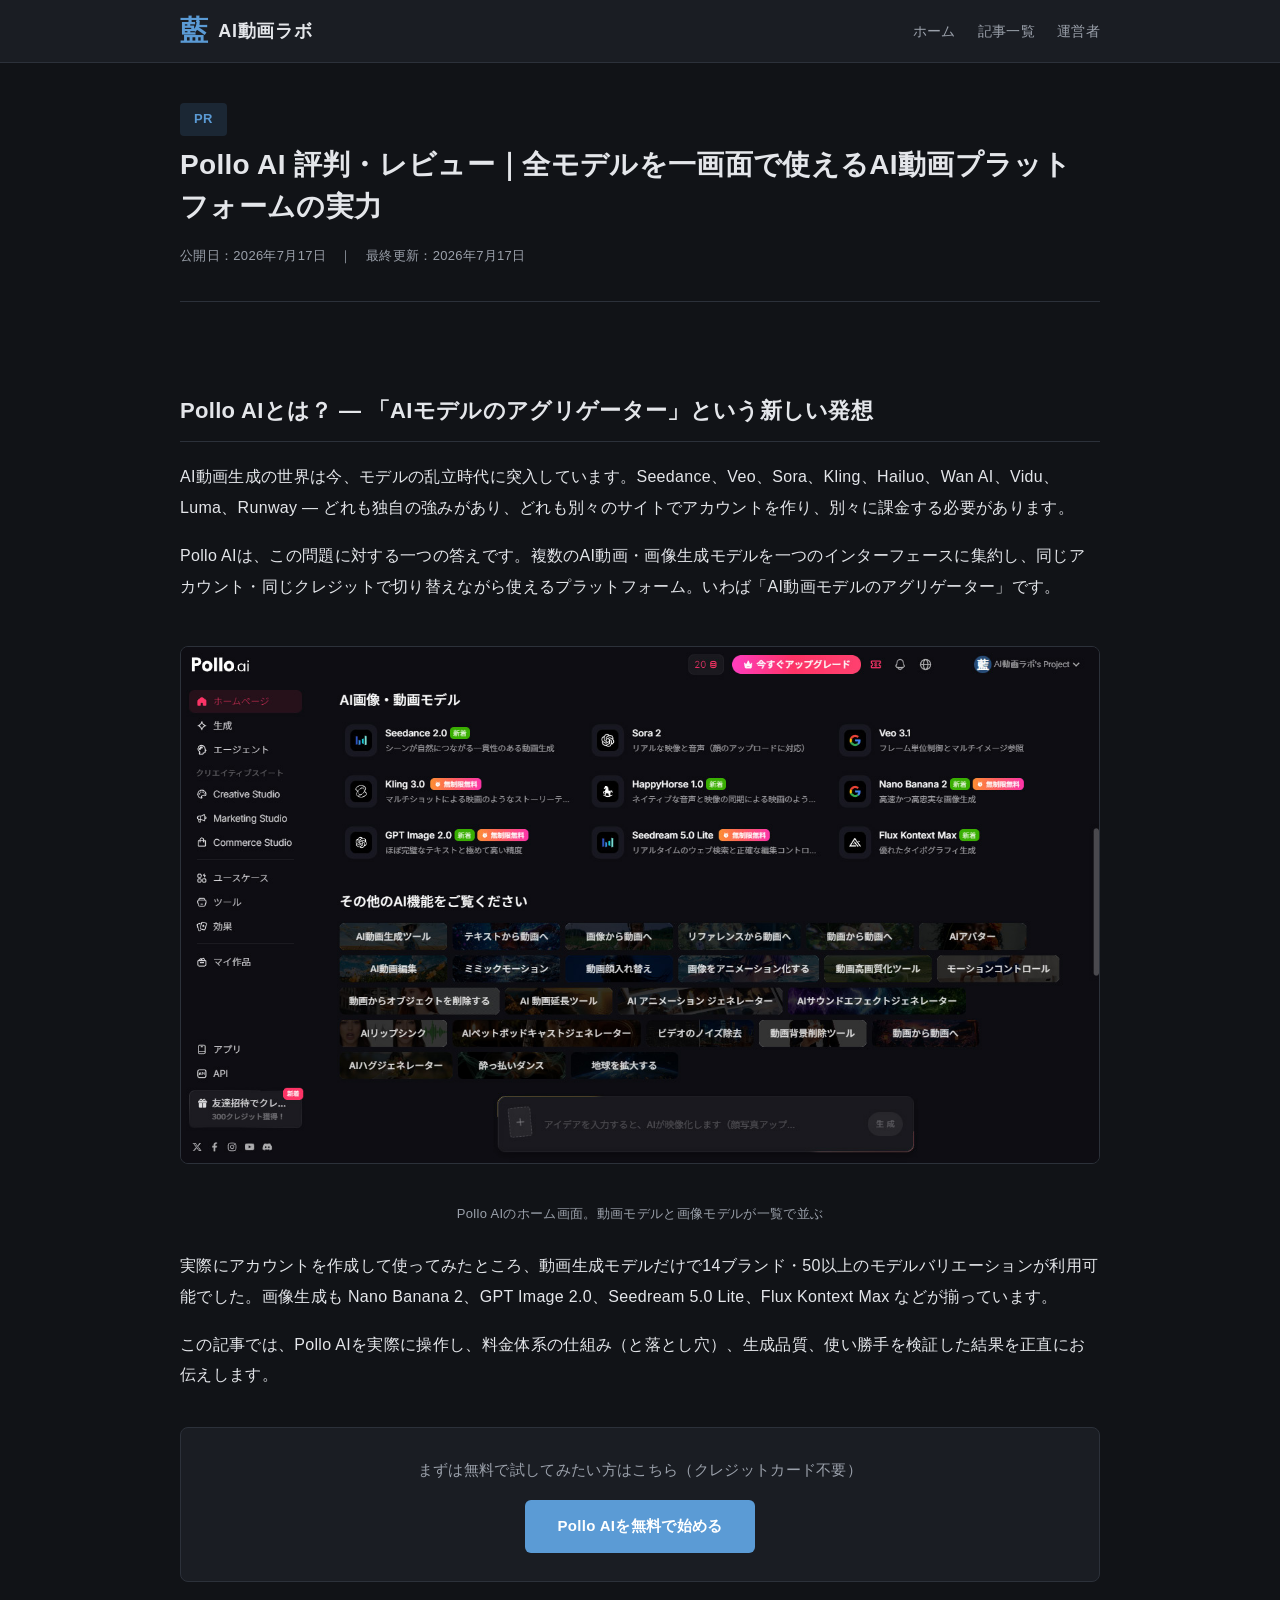
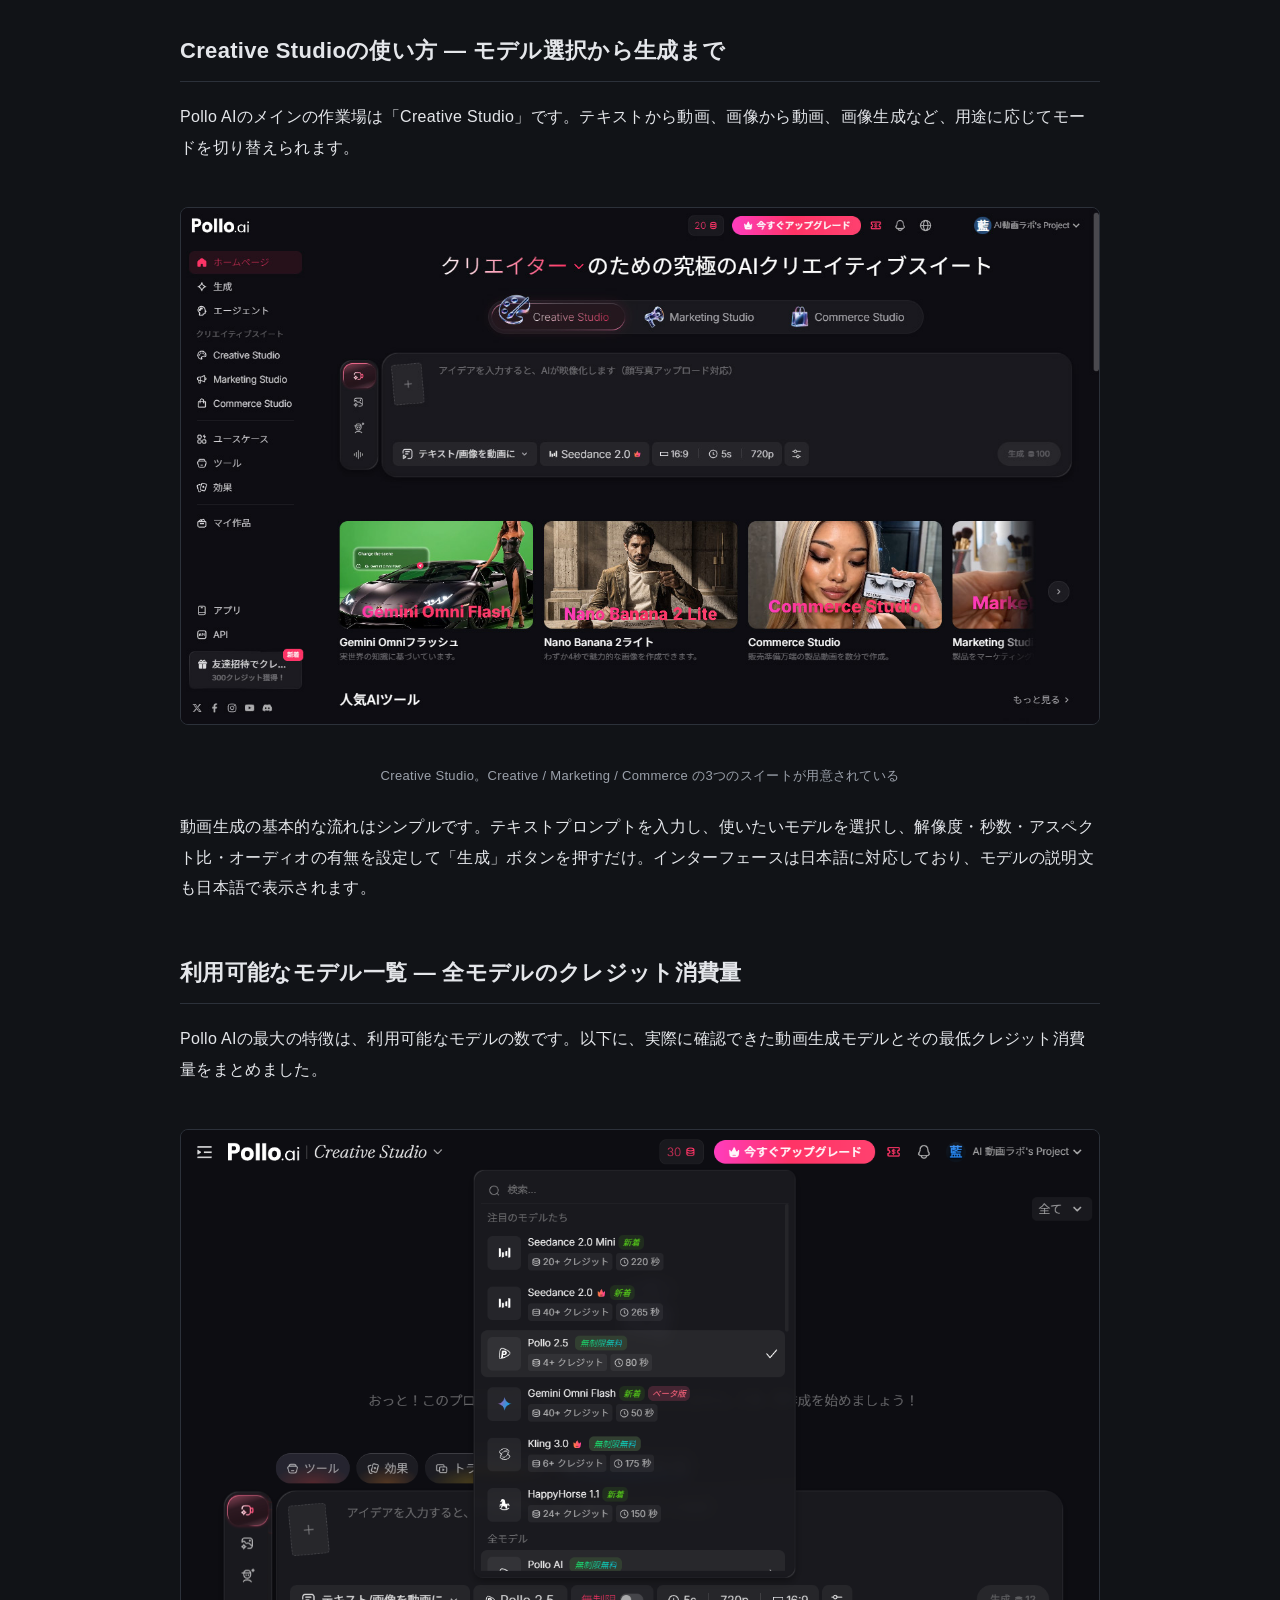
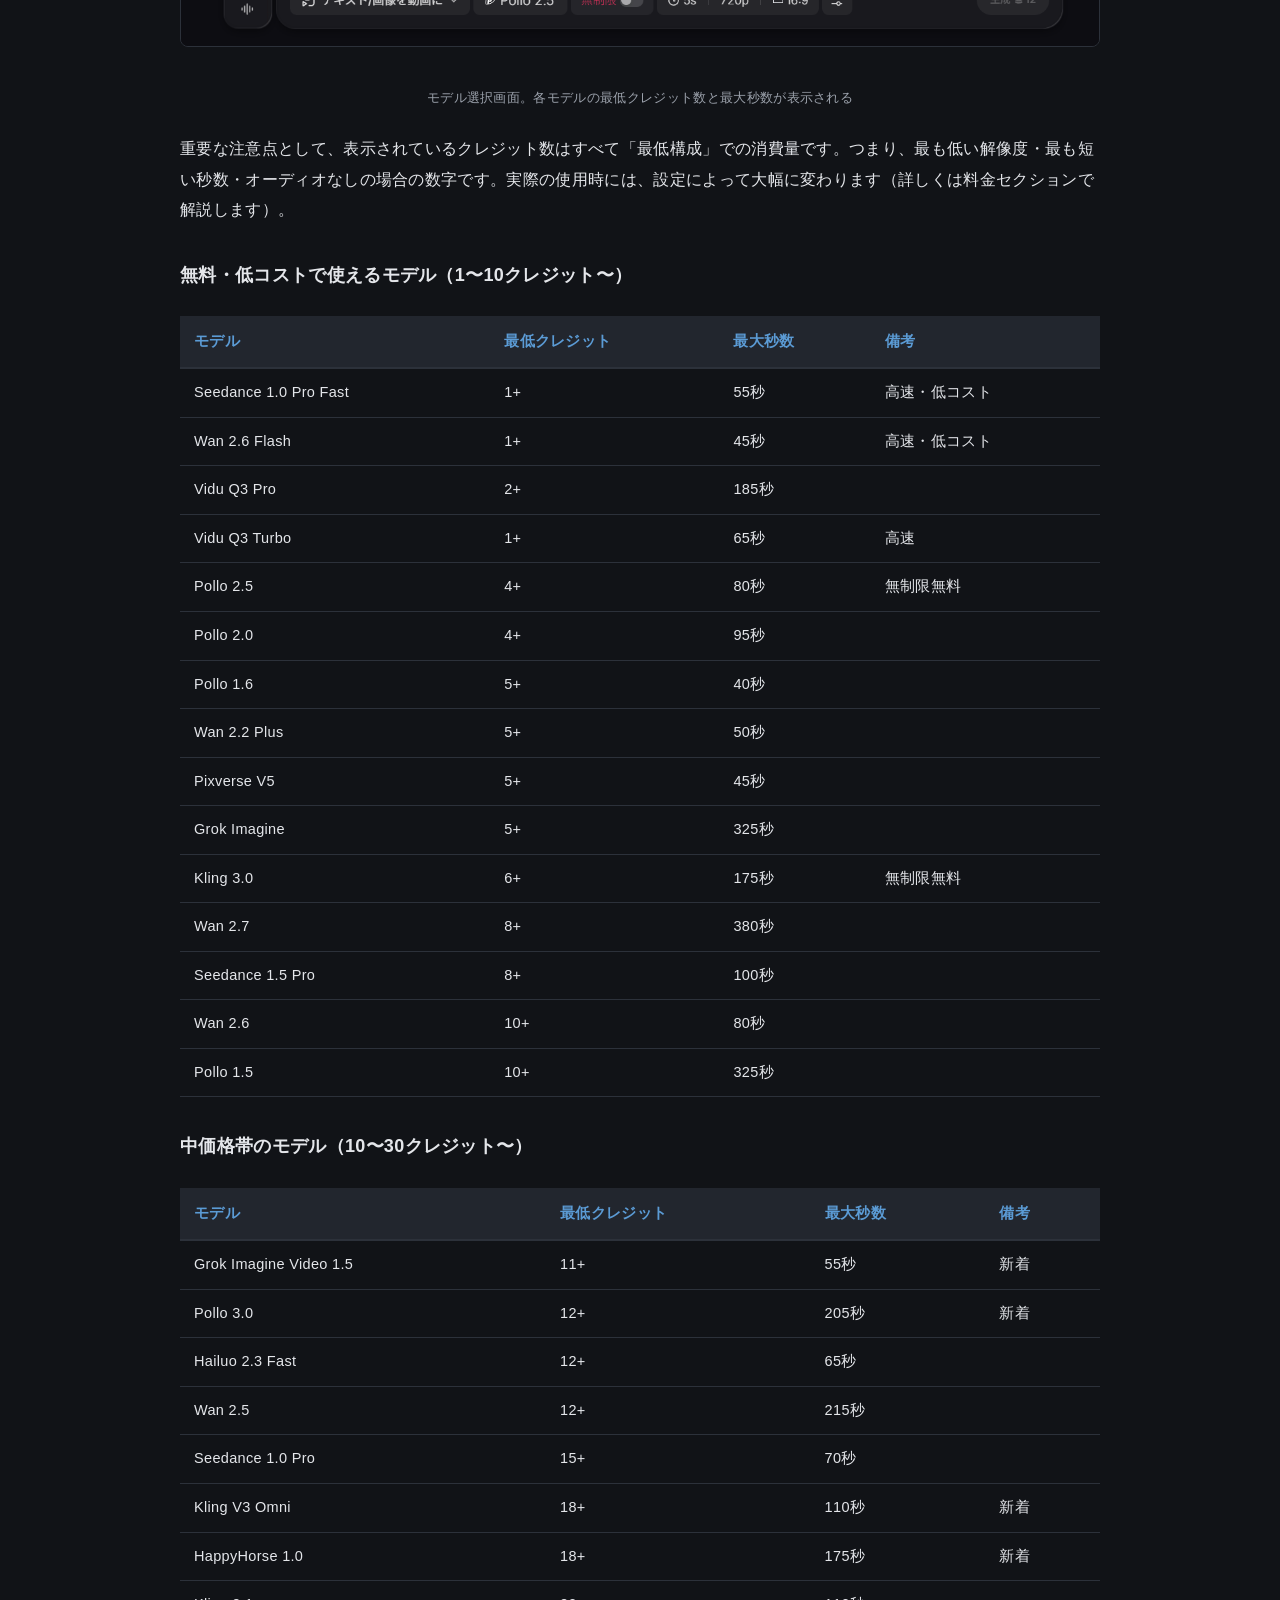
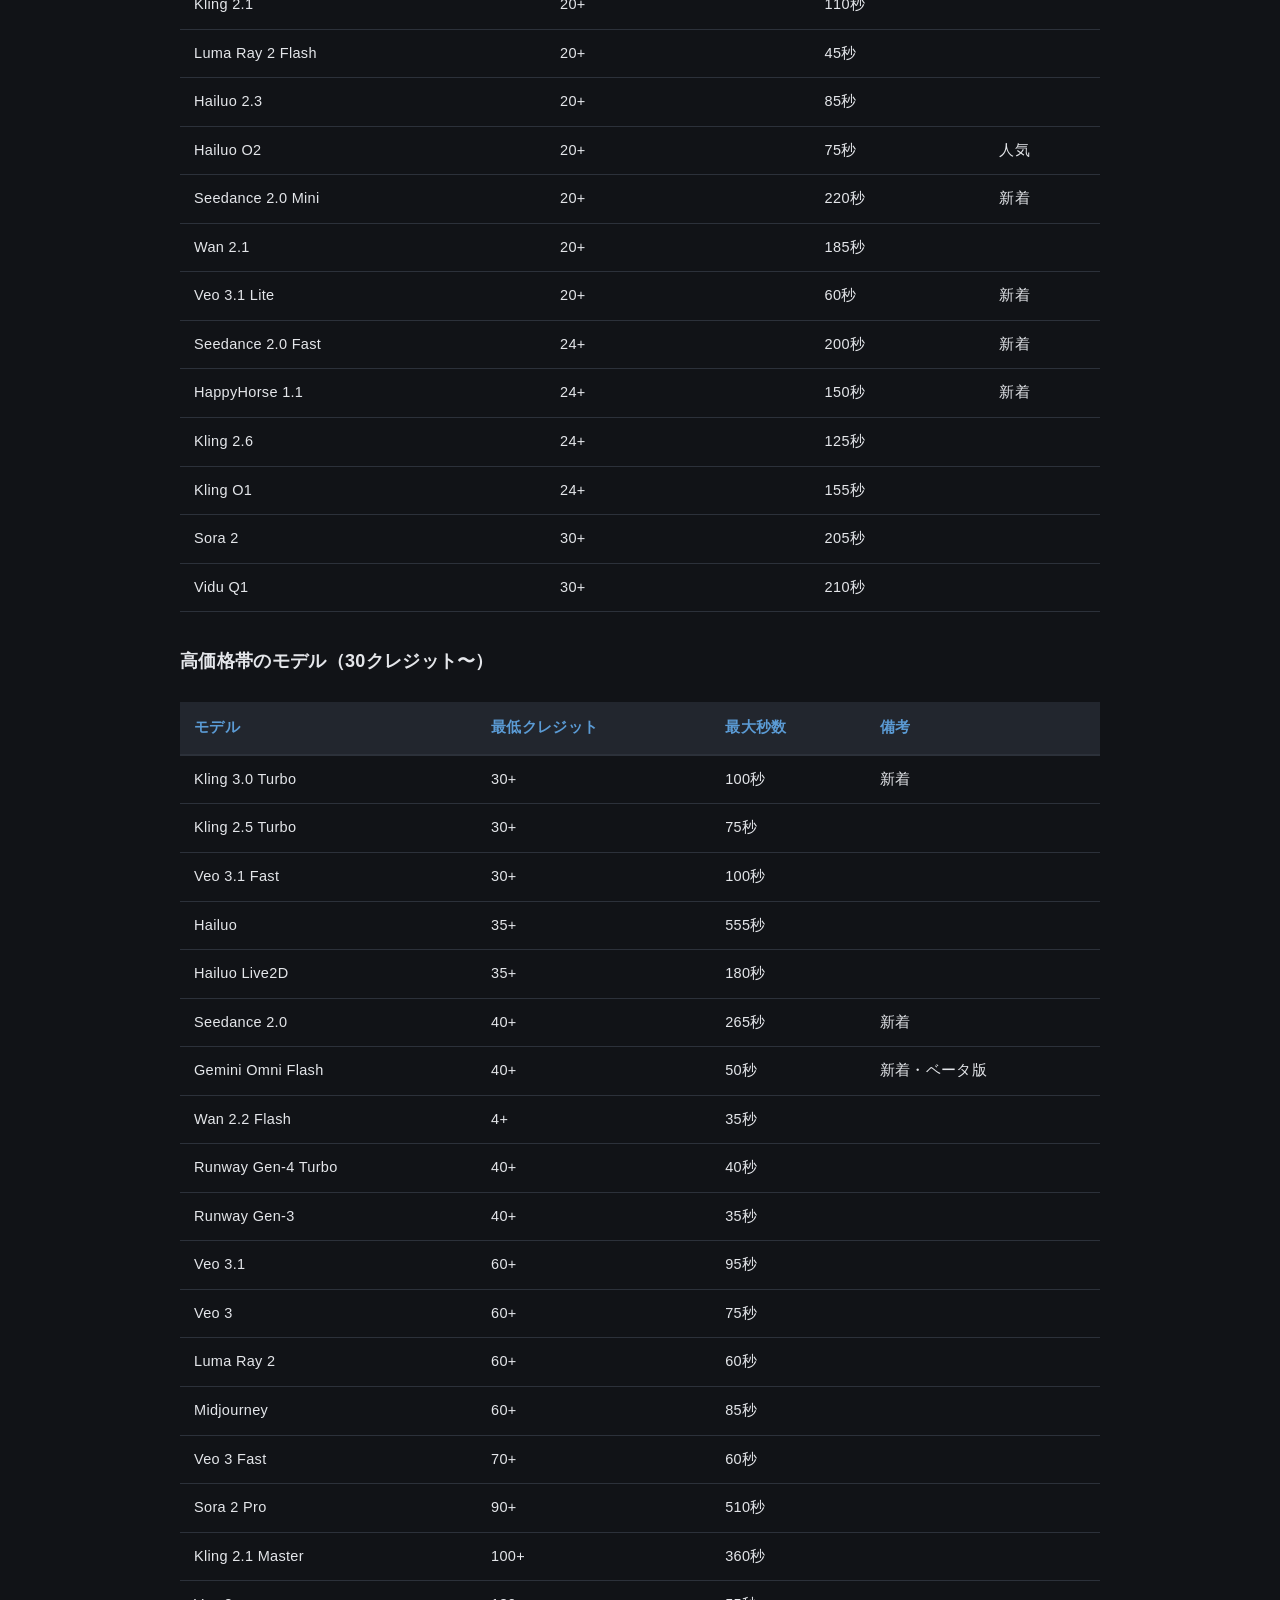
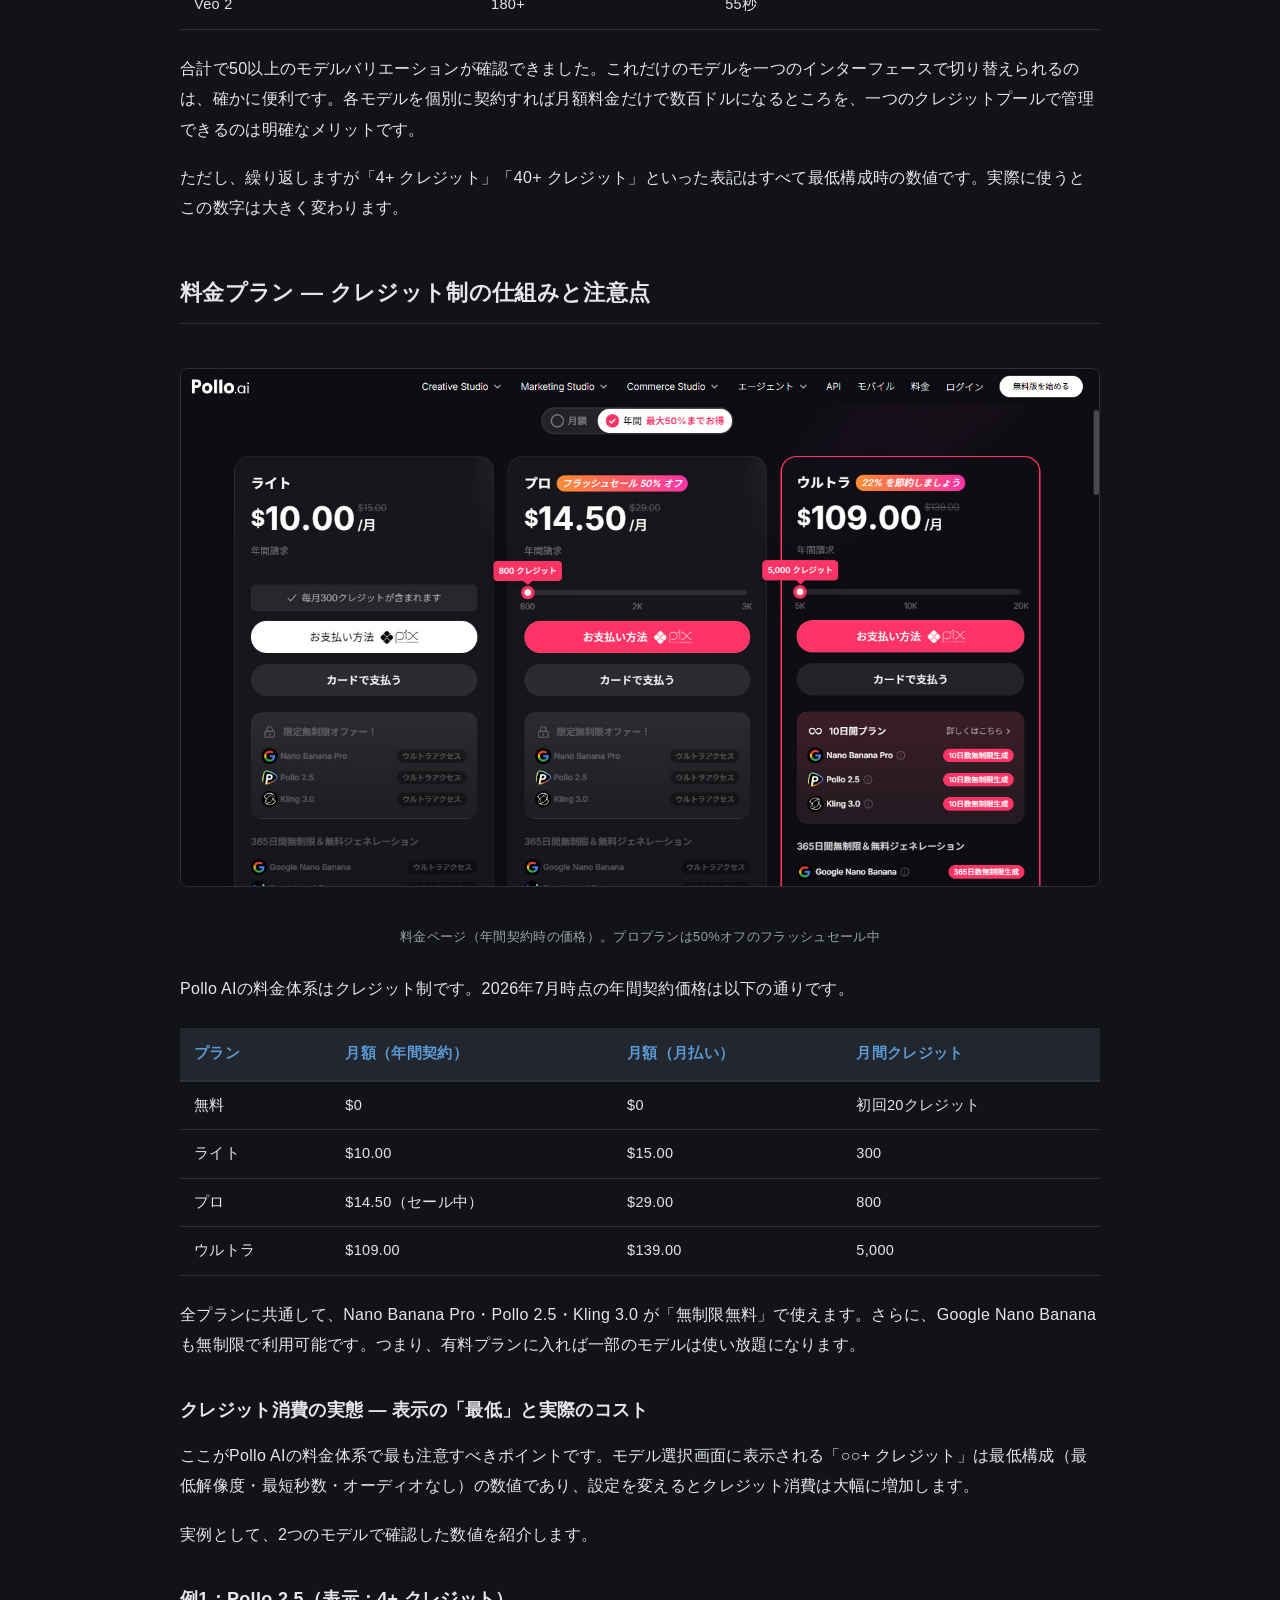
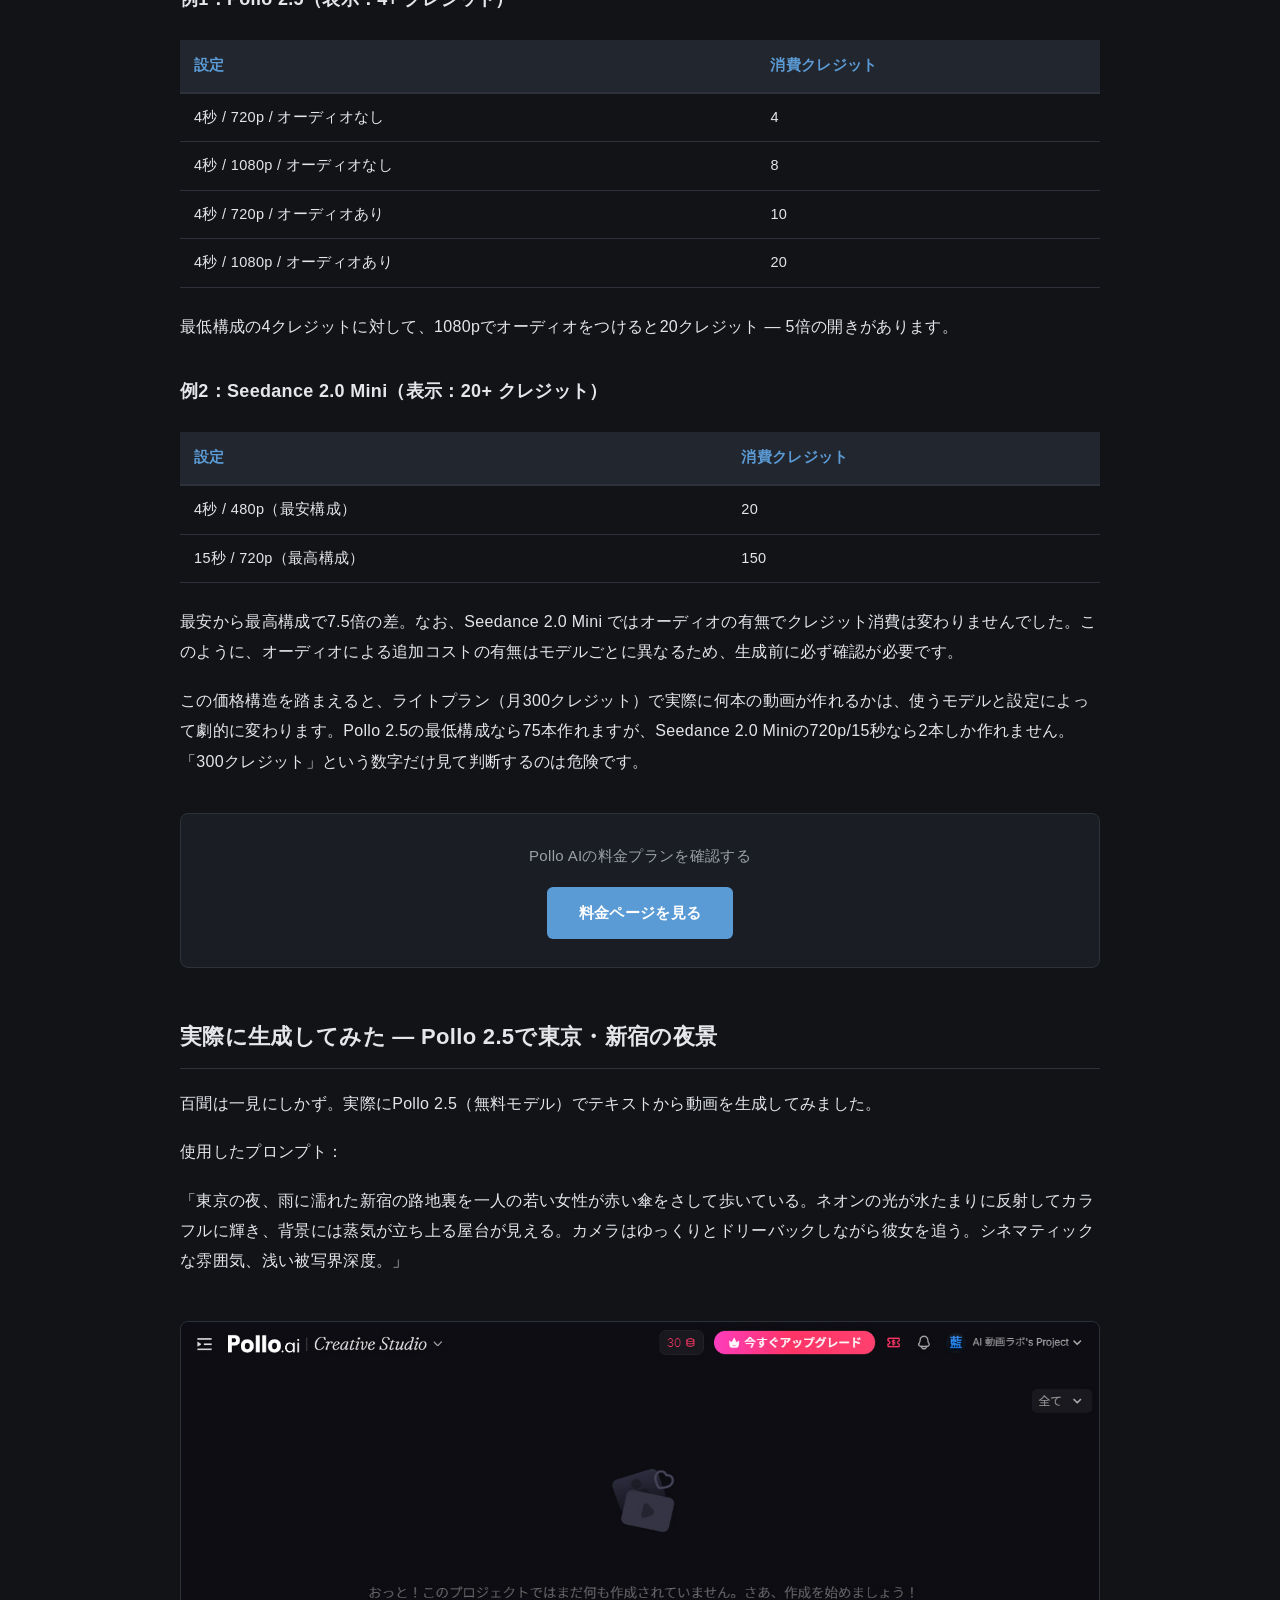
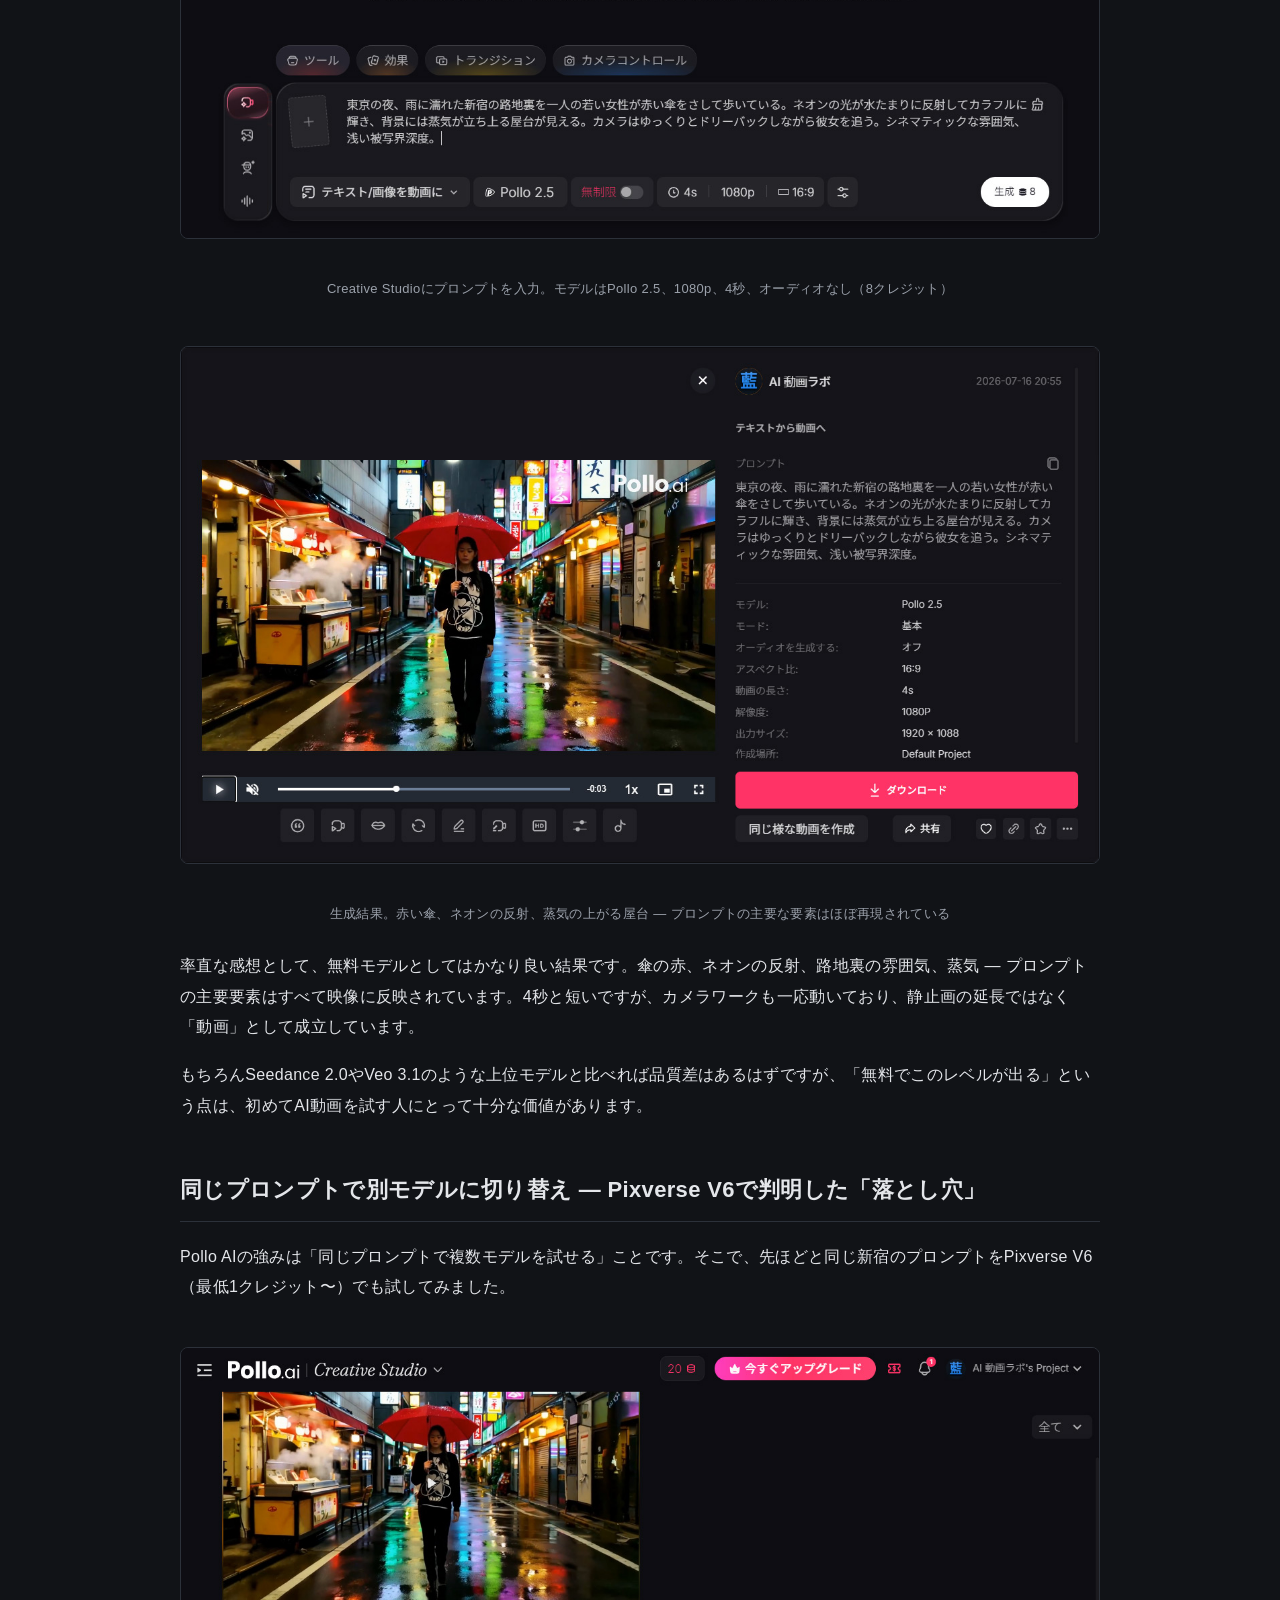
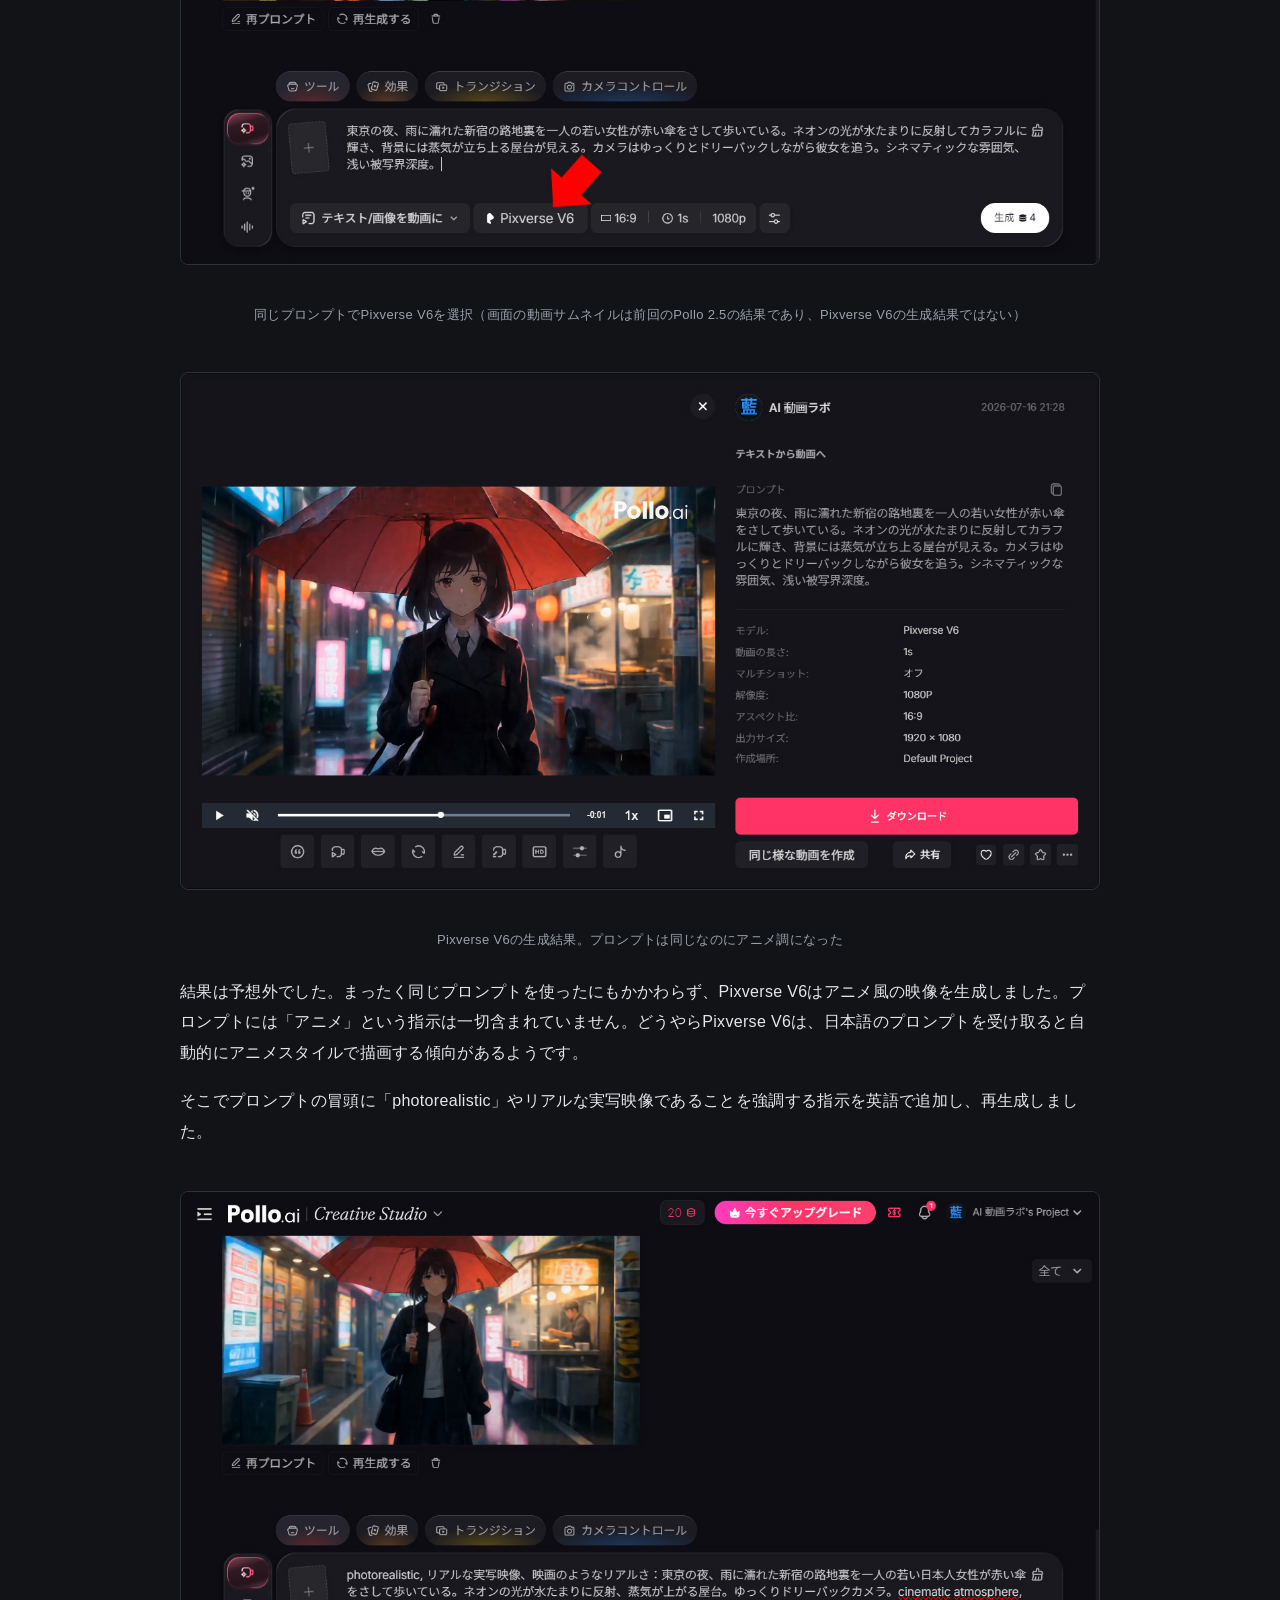
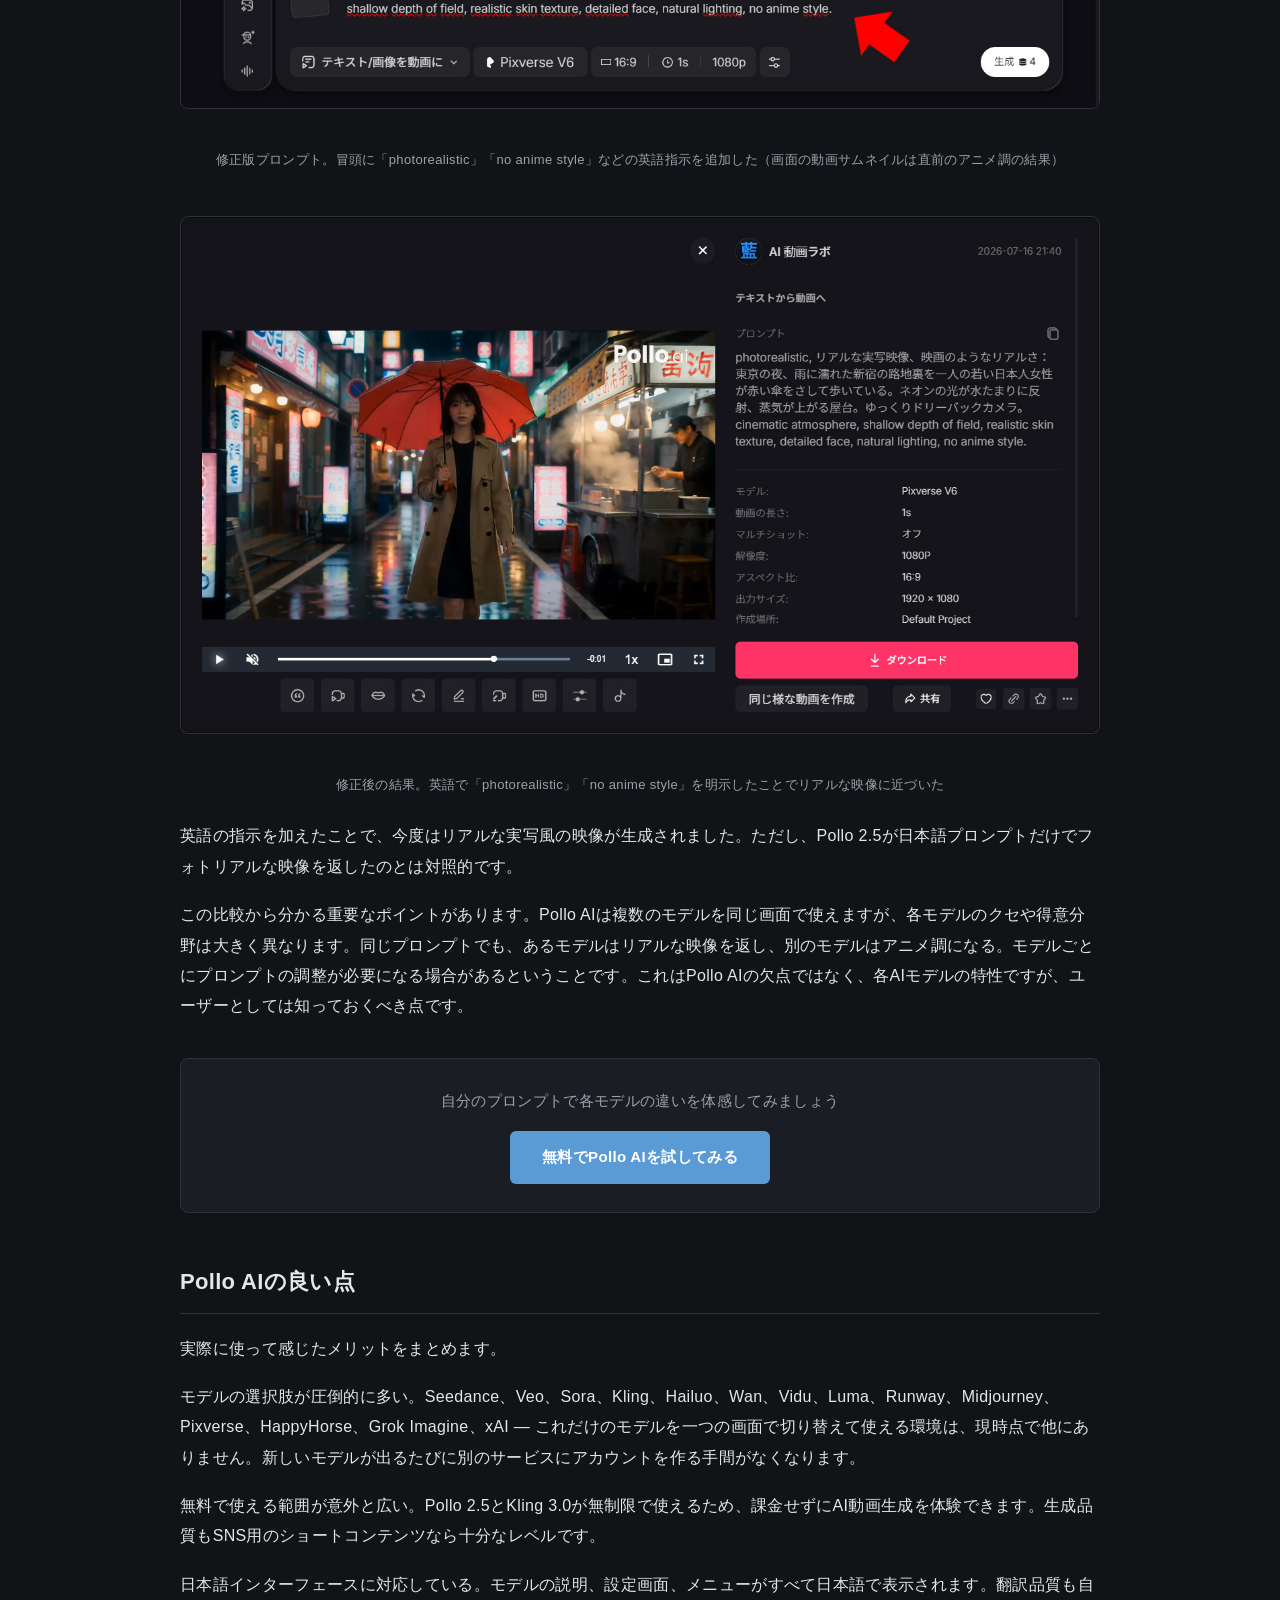
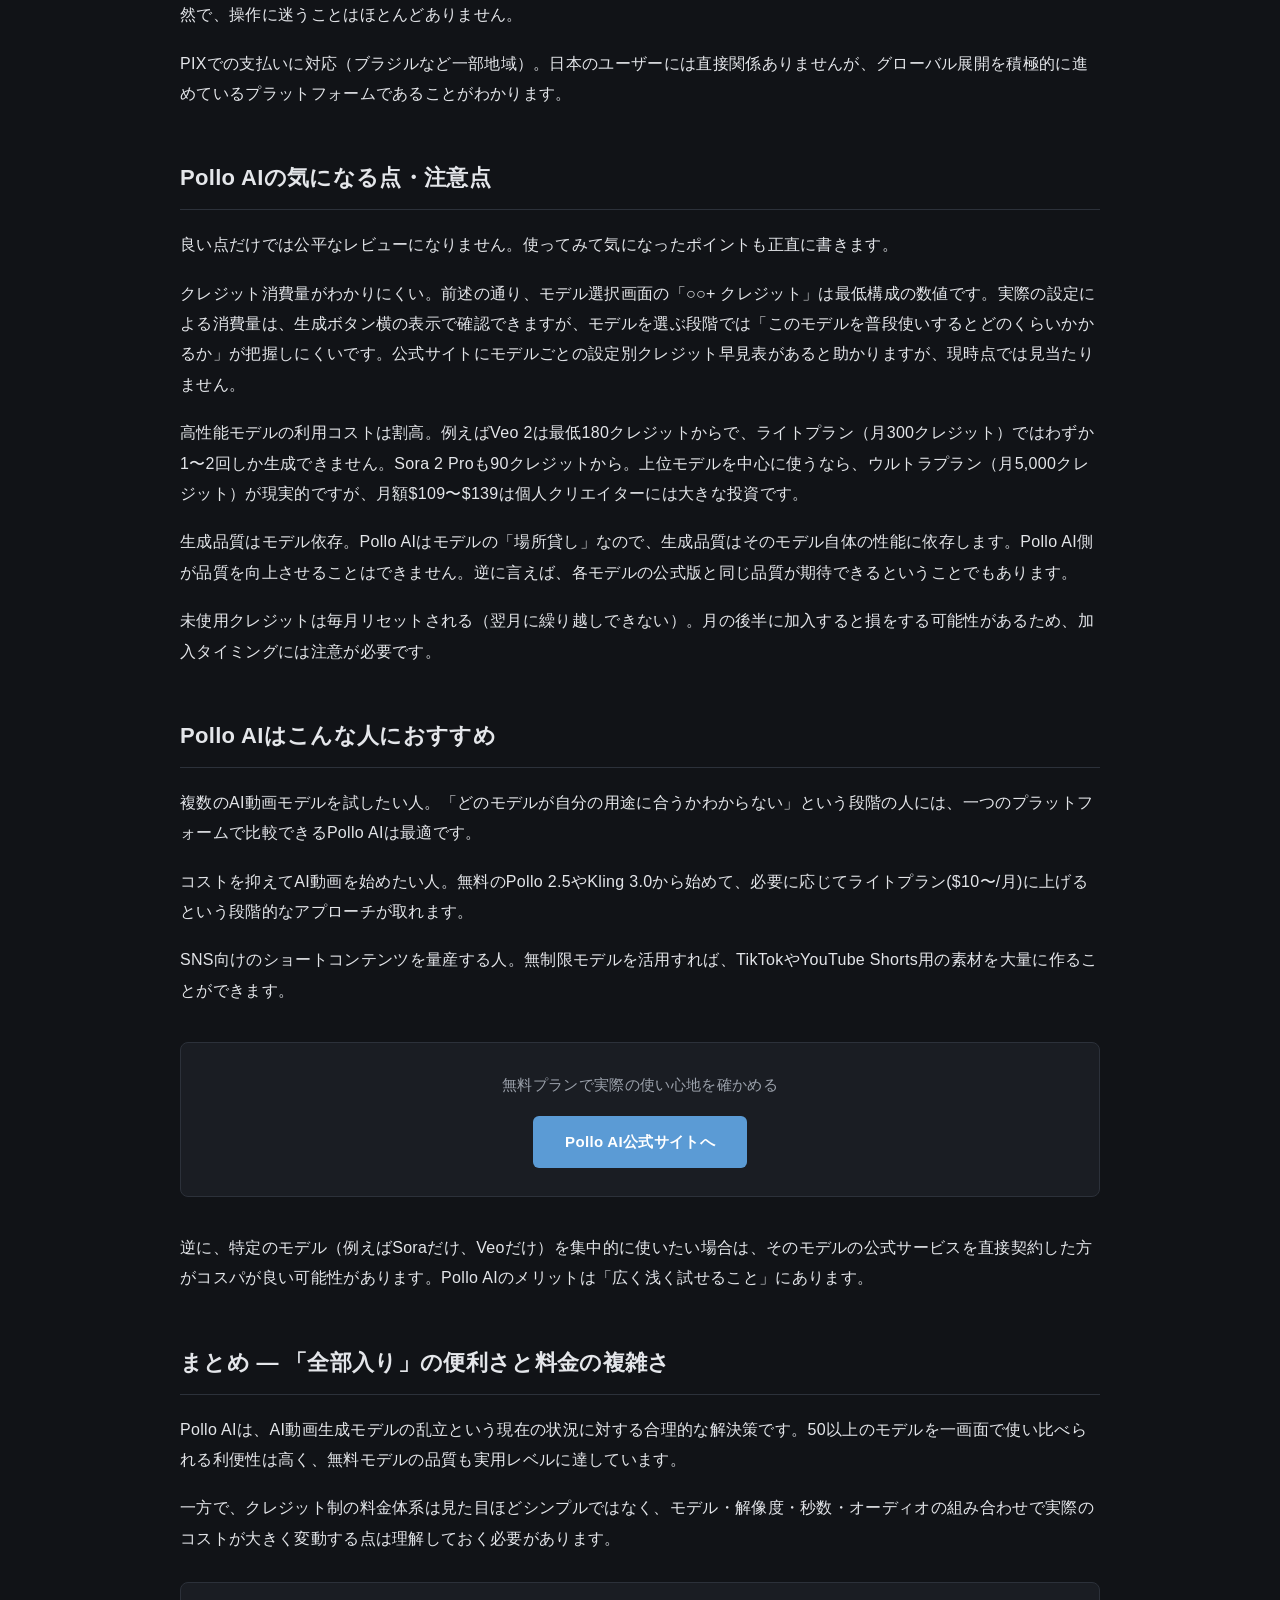
==== commit 7c93cbbd: "a" ====
--- a/pollo-ai-review/index.html
+++ b/pollo-ai-review/index.html
@@ -75,6 +75,11 @@
         <p>実際にアカウントを作成して使ってみたところ、動画生成モデルだけで14ブランド・50以上のモデルバリエーションが利用可能でした。画像生成も Nano Banana 2、GPT Image 2.0、Seedream 5.0 Lite、Flux Kontext Max などが揃っています。</p>
 
         <p>この記事では、Pollo AIを実際に操作し、料金体系の仕組み（と落とし穴）、生成品質、使い勝手を検証した結果を正直にお伝えします。</p>
+
+        <div class="cta-box">
+          <p>まずは無料で試してみたい方はこちら（クレジットカード不要）</p>
+          <a href="https://pollo.ai/ja?ref=nmmxnzi&tap_s=10073835-f5ab72" class="btn-primary" rel="sponsored" target="_blank">Pollo AIを無料で始める</a>
+        </div>
 
 
         <!-- セクション2: Creative Studio -->
@@ -297,6 +302,11 @@
 
         <p>この比較から分かる重要なポイントがあります。Pollo AIは複数のモデルを同じ画面で使えますが、各モデルのクセや得意分野は大きく異なります。同じプロンプトでも、あるモデルはリアルな映像を返し、別のモデルはアニメ調になる。モデルごとにプロンプトの調整が必要になる場合があるということです。これはPollo AIの欠点ではなく、各AIモデルの特性ですが、ユーザーとしては知っておくべき点です。</p>
 
+        <div class="cta-box">
+          <p>自分のプロンプトで各モデルの違いを体感してみましょう</p>
+          <a href="https://pollo.ai/ja?ref=nmmxnzi&tap_s=10073835-f5ab72" class="btn-primary" rel="sponsored" target="_blank">無料でPollo AIを試してみる</a>
+        </div>
+
 
         <!-- セクション6: 良い点 -->
         <h2>Pollo AIの良い点</h2>
@@ -334,6 +344,11 @@
         <p>コストを抑えてAI動画を始めたい人。無料のPollo 2.5やKling 3.0から始めて、必要に応じてライトプラン($10〜/月)に上げるという段階的なアプローチが取れます。</p>
 
         <p>SNS向けのショートコンテンツを量産する人。無制限モデルを活用すれば、TikTokやYouTube Shorts用の素材を大量に作ることができます。</p>
+
+        <div class="cta-box">
+          <p>無料プランで実際の使い心地を確かめる</p>
+          <a href="https://pollo.ai/ja?ref=nmmxnzi&tap_s=10073835-f5ab72" class="btn-primary" rel="sponsored" target="_blank">Pollo AI公式サイトへ</a>
+        </div>
 
         <p>逆に、特定のモデル（例えばSoraだけ、Veoだけ）を集中的に使いたい場合は、そのモデルの公式サービスを直接契約した方がコスパが良い可能性があります。Pollo AIのメリットは「広く浅く試せること」にあります。</p>
 
--- a/css/article.css
+++ b/css/article.css
@@ -71,6 +71,16 @@
 .article-body .btn {
   color: #fff;
   text-decoration: none;
+}
+
+.article-body .btn-primary {
+  color: #fff;
+  border-bottom: none;
+  text-decoration: none;
+}
+
+.article-body .btn-primary:hover {
+  color: #fff;
 }
 
 /* tabelas de comparação e preços */
